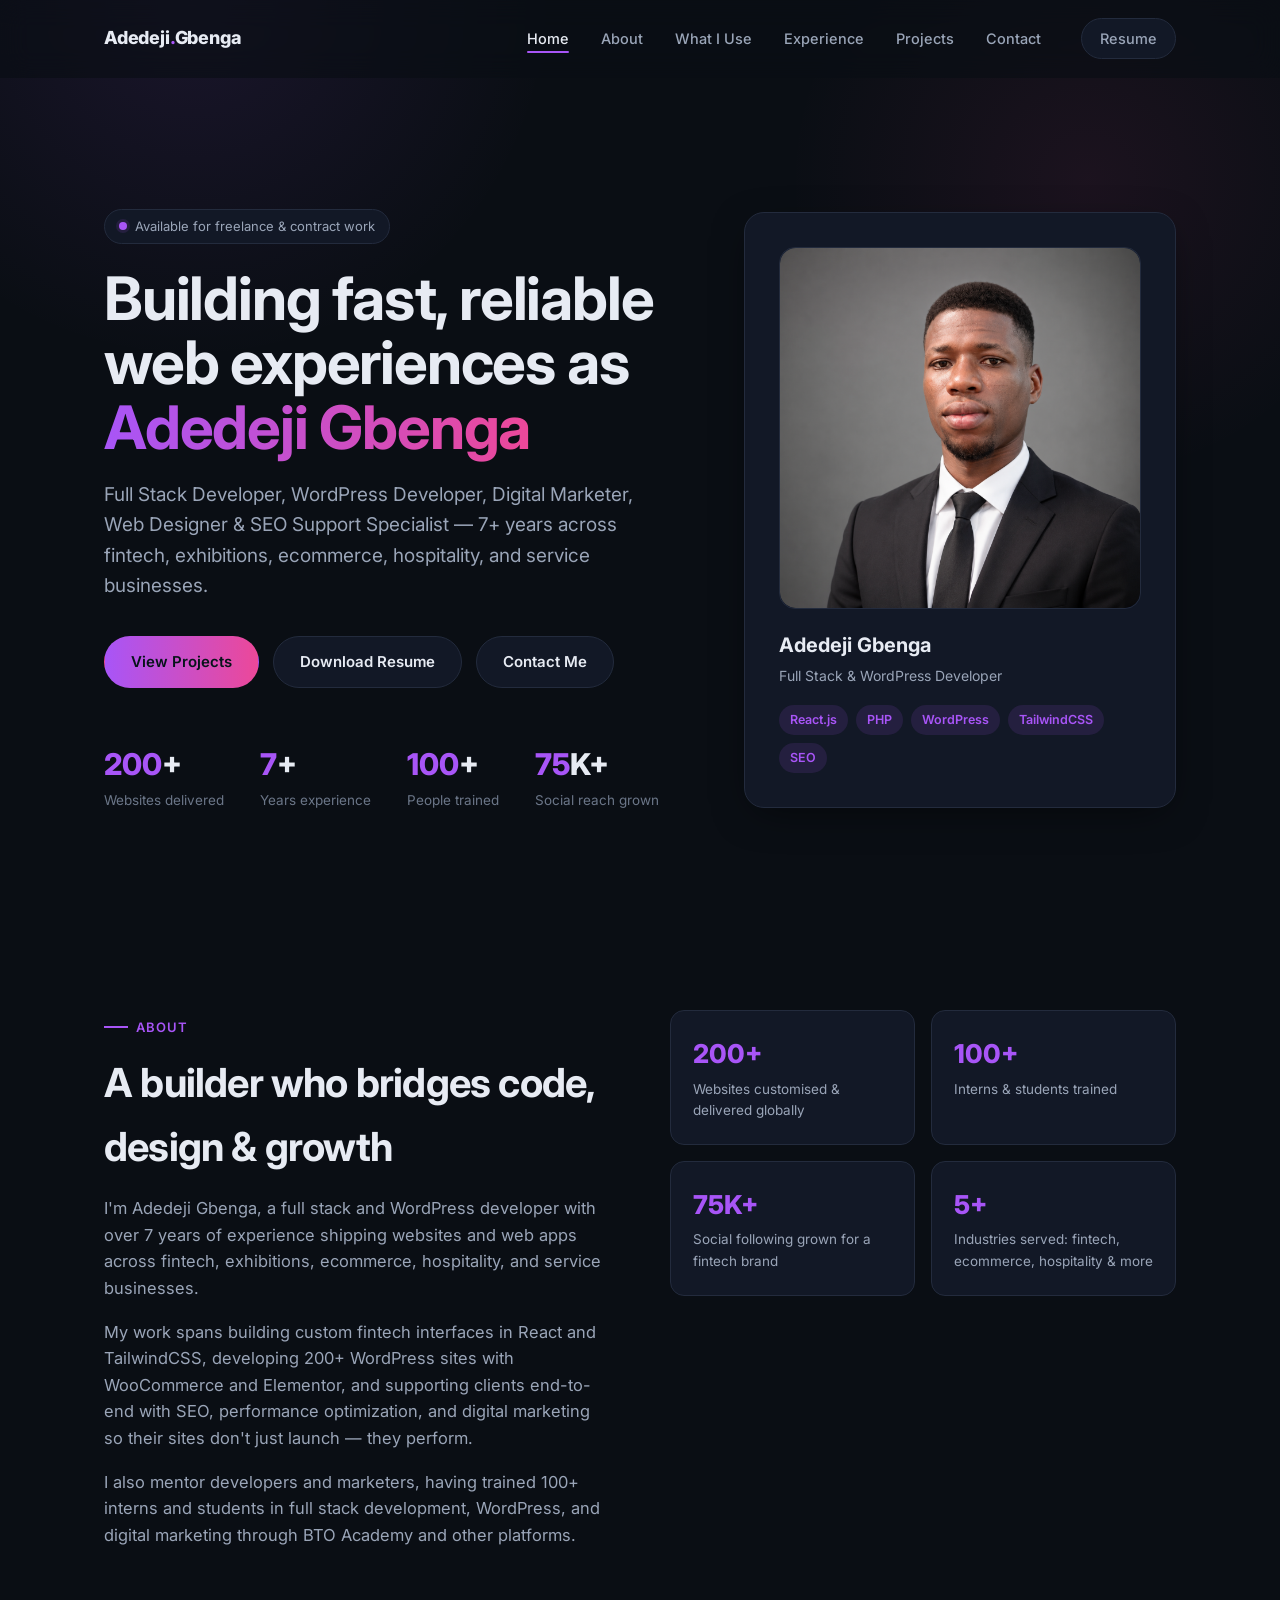
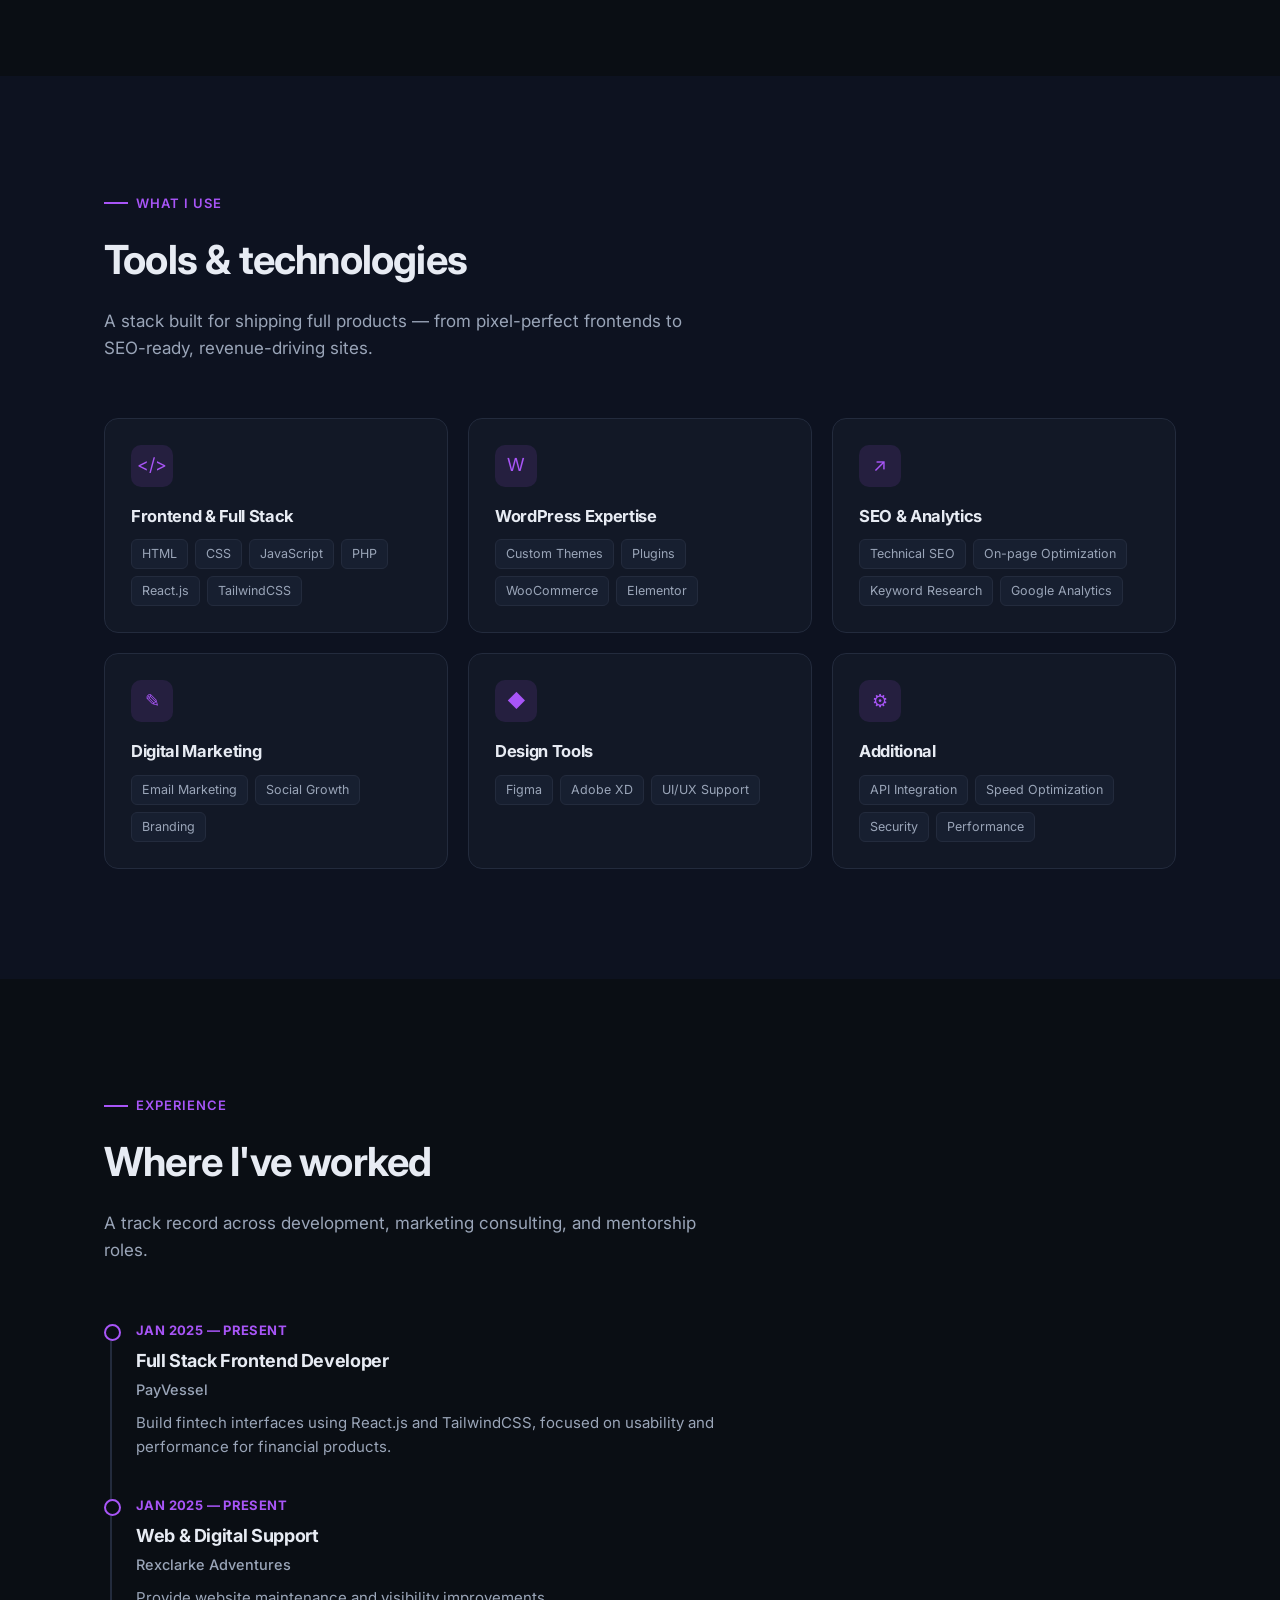
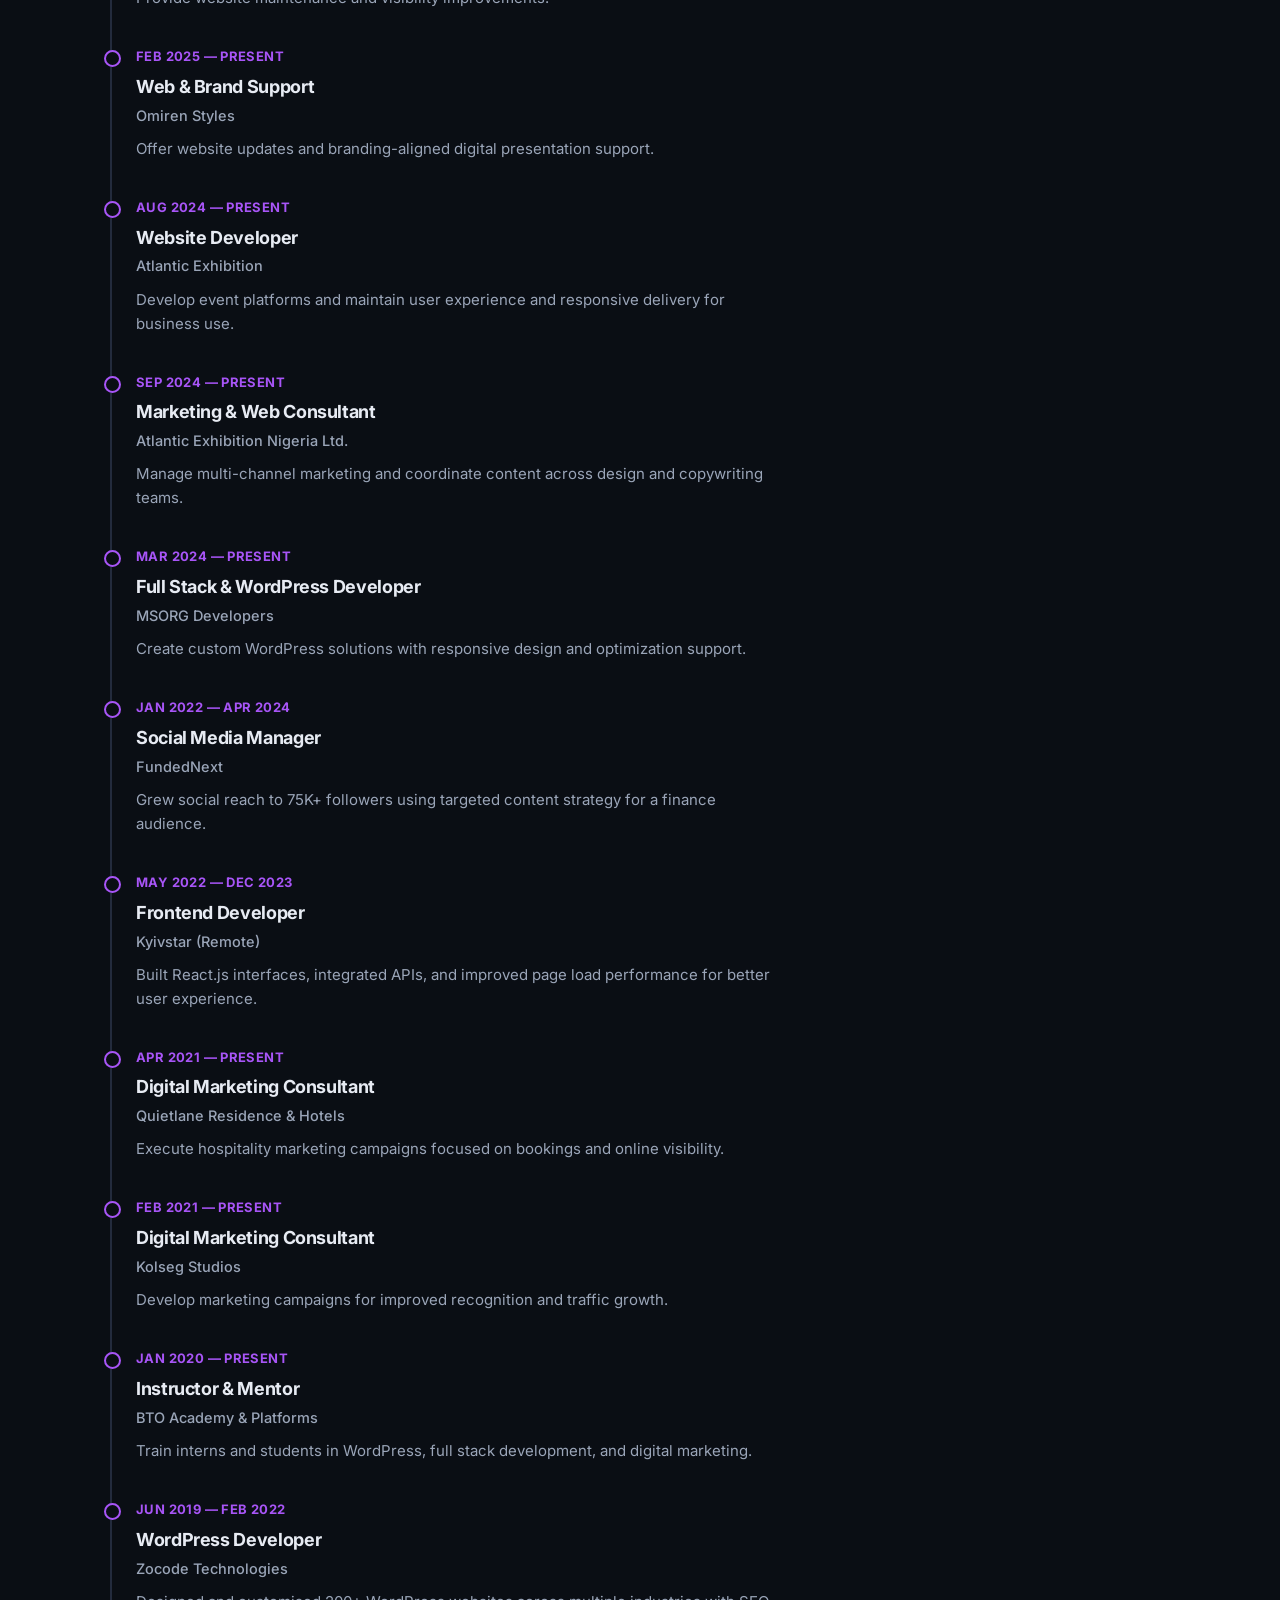
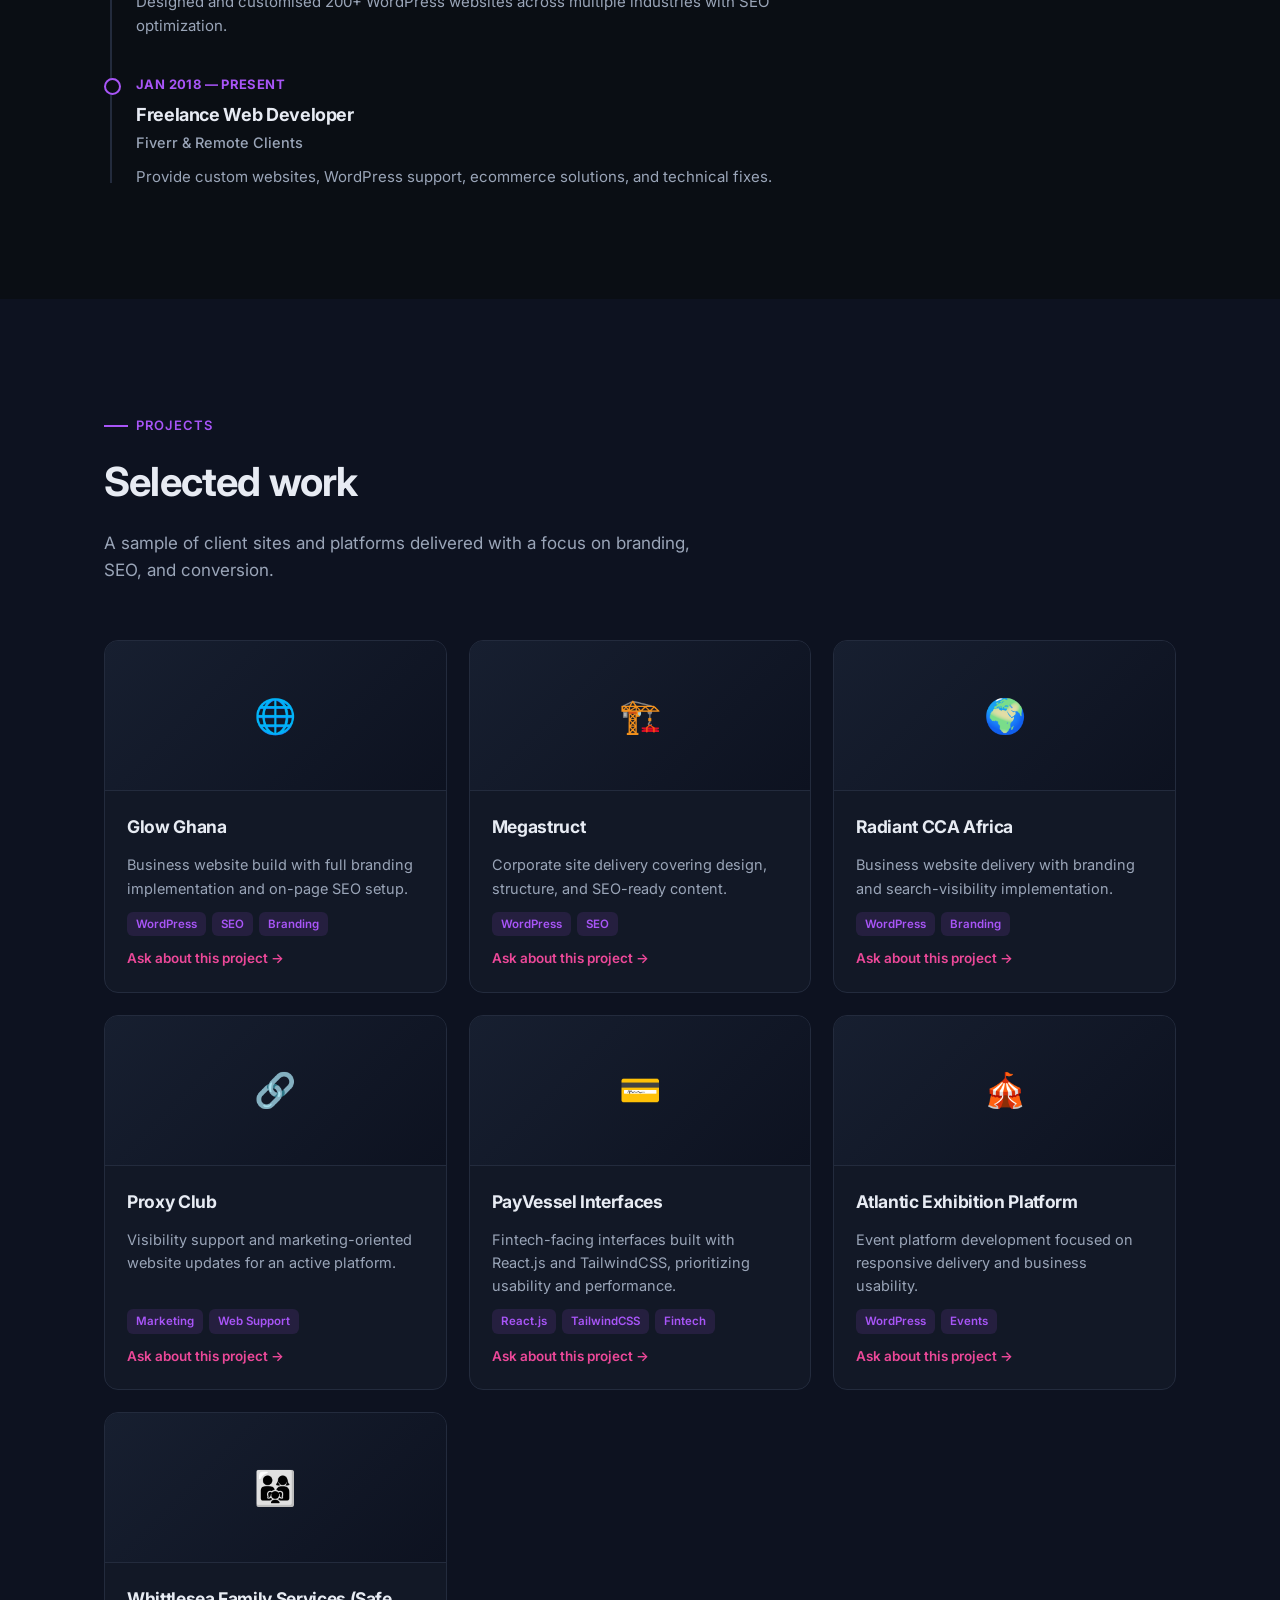
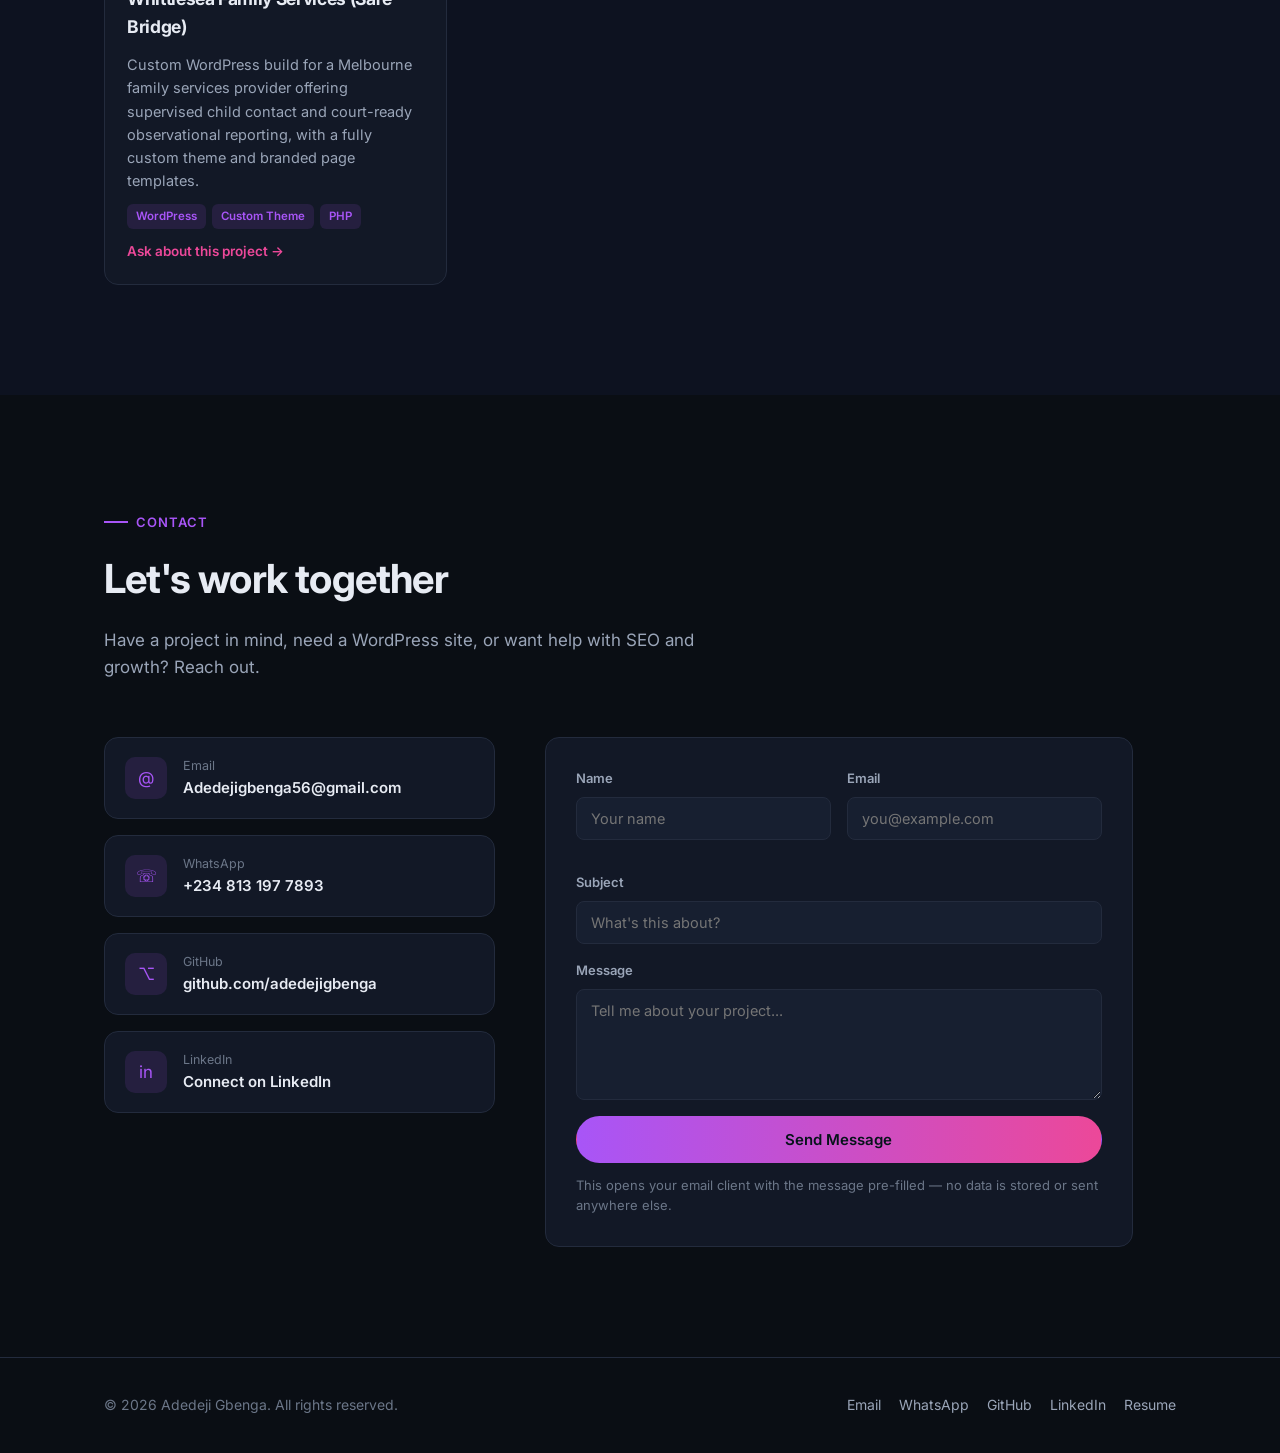
==== index.html @ a9908cc9 "Initial commit: Adedeji Gbenga portfolio Static site (index.html, resume.html) plus a matching custo" ====
<!DOCTYPE html>
<html lang="en">
<head>
<meta charset="UTF-8">
<meta name="viewport" content="width=device-width, initial-scale=1.0">
<title>Adedeji Gbenga — Full Stack &amp; WordPress Developer</title>
<meta name="description" content="Adedeji Gbenga — Full Stack Developer, WordPress Developer, Digital Marketer, Web Designer & SEO Support Specialist. 7+ years, 200+ websites delivered.">
<link rel="icon" href="data:image/svg+xml,<svg xmlns=%22http://www.w3.org/2000/svg%22 viewBox=%220 0 100 100%22><text y=%22.9em%22 font-size=%2290%22 fill=%22%232dd4bf%22>A</text></svg>">
<link rel="preconnect" href="https://fonts.googleapis.com">
<link href="https://fonts.googleapis.com/css2?family=Inter:wght@400;500;600;700;800&display=swap" rel="stylesheet">
<link rel="stylesheet" href="css/style.css">
</head>
<body>

<!-- ============ NAV ============ -->
<nav class="nav" id="nav">
  <div class="nav-inner">
    <a href="#home" class="logo">Adedeji<span>.</span>Gbenga</a>
    <ul class="nav-links" id="navLinks">
      <li><a href="#home" class="active">Home</a></li>
      <li><a href="#about">About</a></li>
      <li><a href="#skills">What I Use</a></li>
      <li><a href="#experience">Experience</a></li>
      <li><a href="#projects">Projects</a></li>
      <li><a href="#contact">Contact</a></li>
      <li><a href="resume.html" class="nav-cta btn btn-ghost" style="padding:8px 18px;">Resume</a></li>
    </ul>
    <button class="nav-toggle" id="navToggle" aria-label="Toggle menu">
      <svg viewBox="0 0 24 24" fill="none" stroke="currentColor" stroke-width="2"><line x1="3" y1="6" x2="21" y2="6"/><line x1="3" y1="12" x2="21" y2="12"/><line x1="3" y1="18" x2="21" y2="18"/></svg>
    </button>
  </div>
</nav>

<!-- ============ HERO ============ -->
<header class="hero" id="home">
  <div class="container hero-grid">
    <div>
      <div class="hero-kicker"><span class="dot"></span> Available for freelance &amp; contract work</div>
      <h1 class="reveal">Building fast, reliable web experiences as <span class="gradient-text">Adedeji Gbenga</span></h1>
      <p class="hero-role reveal">Full Stack Developer, WordPress Developer, Digital Marketer, Web Designer &amp; SEO Support Specialist — 7+ years across fintech, exhibitions, ecommerce, hospitality, and service businesses.</p>
      <div class="hero-actions reveal">
        <a href="#projects" class="btn btn-primary">View Projects</a>
        <a href="Adedeji-Gbenga-Resume.pdf" download class="btn btn-ghost">Download Resume</a>
        <a href="#contact" class="btn btn-ghost">Contact Me</a>
      </div>
      <div class="hero-stats reveal">
        <div class="stat"><div class="num"><span>200</span>+</div><div class="label">Websites delivered</div></div>
        <div class="stat"><div class="num"><span>7</span>+</div><div class="label">Years experience</div></div>
        <div class="stat"><div class="num"><span>100</span>+</div><div class="label">People trained</div></div>
        <div class="stat"><div class="num"><span>75</span>K+</div><div class="label">Social reach grown</div></div>
      </div>
    </div>
    <div class="hero-card reveal">
      <div class="hero-avatar"><img src="assets/profile.png" alt="Adedeji Gbenga"></div>
      <div class="hero-card-name">Adedeji Gbenga</div>
      <div class="hero-card-role">Full Stack &amp; WordPress Developer</div>
      <div class="hero-tags">
        <span class="tag">React.js</span>
        <span class="tag">PHP</span>
        <span class="tag">WordPress</span>
        <span class="tag">TailwindCSS</span>
        <span class="tag">SEO</span>
      </div>
    </div>
  </div>
</header>

<!-- ============ ABOUT ============ -->
<section id="about">
  <div class="container about-grid">
    <div class="reveal">
      <div class="eyebrow">About</div>
      <h2 class="section-title">A builder who bridges code, design &amp; growth</h2>
      <div class="about-text">
        <p>I'm Adedeji Gbenga, a full stack and WordPress developer with over 7 years of experience shipping websites and web apps across fintech, exhibitions, ecommerce, hospitality, and service businesses.</p>
        <p>My work spans building custom fintech interfaces in React and TailwindCSS, developing 200+ WordPress sites with WooCommerce and Elementor, and supporting clients end-to-end with SEO, performance optimization, and digital marketing so their sites don't just launch — they perform.</p>
        <p>I also mentor developers and marketers, having trained 100+ interns and students in full stack development, WordPress, and digital marketing through BTO Academy and other platforms.</p>
      </div>
    </div>
    <div class="about-facts reveal">
      <div class="fact-card"><div class="n">200+</div><div class="l">Websites customised &amp; delivered globally</div></div>
      <div class="fact-card"><div class="n">100+</div><div class="l">Interns &amp; students trained</div></div>
      <div class="fact-card"><div class="n">75K+</div><div class="l">Social following grown for a fintech brand</div></div>
      <div class="fact-card"><div class="n">5+</div><div class="l">Industries served: fintech, ecommerce, hospitality &amp; more</div></div>
    </div>
  </div>
</section>

<!-- ============ SKILLS ============ -->
<section id="skills" style="background:var(--bg-alt);">
  <div class="container">
    <div class="eyebrow reveal">What I Use</div>
    <h2 class="section-title reveal">Tools &amp; technologies</h2>
    <p class="section-sub reveal">A stack built for shipping full products — from pixel-perfect frontends to SEO-ready, revenue-driving sites.</p>
    <div class="skills-grid">
      <div class="skill-card reveal">
        <div class="icon">&lt;/&gt;</div>
        <h3>Frontend &amp; Full Stack</h3>
        <div class="skill-tags"><span>HTML</span><span>CSS</span><span>JavaScript</span><span>PHP</span><span>React.js</span><span>TailwindCSS</span></div>
      </div>
      <div class="skill-card reveal">
        <div class="icon">W</div>
        <h3>WordPress Expertise</h3>
        <div class="skill-tags"><span>Custom Themes</span><span>Plugins</span><span>WooCommerce</span><span>Elementor</span></div>
      </div>
      <div class="skill-card reveal">
        <div class="icon">↗</div>
        <h3>SEO &amp; Analytics</h3>
        <div class="skill-tags"><span>Technical SEO</span><span>On-page Optimization</span><span>Keyword Research</span><span>Google Analytics</span></div>
      </div>
      <div class="skill-card reveal">
        <div class="icon">✎</div>
        <h3>Digital Marketing</h3>
        <div class="skill-tags"><span>Email Marketing</span><span>Social Growth</span><span>Branding</span></div>
      </div>
      <div class="skill-card reveal">
        <div class="icon">◆</div>
        <h3>Design Tools</h3>
        <div class="skill-tags"><span>Figma</span><span>Adobe XD</span><span>UI/UX Support</span></div>
      </div>
      <div class="skill-card reveal">
        <div class="icon">⚙</div>
        <h3>Additional</h3>
        <div class="skill-tags"><span>API Integration</span><span>Speed Optimization</span><span>Security</span><span>Performance</span></div>
      </div>
    </div>
  </div>
</section>

<!-- ============ EXPERIENCE ============ -->
<section id="experience">
  <div class="container">
    <div class="eyebrow reveal">Experience</div>
    <h2 class="section-title reveal">Where I've worked</h2>
    <p class="section-sub reveal">A track record across development, marketing consulting, and mentorship roles.</p>
    <div class="timeline">
      <div class="timeline-item reveal">
        <div class="timeline-date">Jan 2025 — Present</div>
        <h3>Full Stack Frontend Developer</h3>
        <div class="timeline-org">PayVessel</div>
        <p>Build fintech interfaces using React.js and TailwindCSS, focused on usability and performance for financial products.</p>
      </div>
      <div class="timeline-item reveal">
        <div class="timeline-date">Jan 2025 — Present</div>
        <h3>Web &amp; Digital Support</h3>
        <div class="timeline-org">Rexclarke Adventures</div>
        <p>Provide website maintenance and visibility improvements.</p>
      </div>
      <div class="timeline-item reveal">
        <div class="timeline-date">Feb 2025 — Present</div>
        <h3>Web &amp; Brand Support</h3>
        <div class="timeline-org">Omiren Styles</div>
        <p>Offer website updates and branding-aligned digital presentation support.</p>
      </div>
      <div class="timeline-item reveal">
        <div class="timeline-date">Aug 2024 — Present</div>
        <h3>Website Developer</h3>
        <div class="timeline-org">Atlantic Exhibition</div>
        <p>Develop event platforms and maintain user experience and responsive delivery for business use.</p>
      </div>
      <div class="timeline-item reveal">
        <div class="timeline-date">Sep 2024 — Present</div>
        <h3>Marketing &amp; Web Consultant</h3>
        <div class="timeline-org">Atlantic Exhibition Nigeria Ltd.</div>
        <p>Manage multi-channel marketing and coordinate content across design and copywriting teams.</p>
      </div>
      <div class="timeline-item reveal">
        <div class="timeline-date">Mar 2024 — Present</div>
        <h3>Full Stack &amp; WordPress Developer</h3>
        <div class="timeline-org">MSORG Developers</div>
        <p>Create custom WordPress solutions with responsive design and optimization support.</p>
      </div>
      <div class="timeline-item reveal">
        <div class="timeline-date">Jan 2022 — Apr 2024</div>
        <h3>Social Media Manager</h3>
        <div class="timeline-org">FundedNext</div>
        <p>Grew social reach to 75K+ followers using targeted content strategy for a finance audience.</p>
      </div>
      <div class="timeline-item reveal">
        <div class="timeline-date">May 2022 — Dec 2023</div>
        <h3>Frontend Developer</h3>
        <div class="timeline-org">Kyivstar (Remote)</div>
        <p>Built React.js interfaces, integrated APIs, and improved page load performance for better user experience.</p>
      </div>
      <div class="timeline-item reveal">
        <div class="timeline-date">Apr 2021 — Present</div>
        <h3>Digital Marketing Consultant</h3>
        <div class="timeline-org">Quietlane Residence &amp; Hotels</div>
        <p>Execute hospitality marketing campaigns focused on bookings and online visibility.</p>
      </div>
      <div class="timeline-item reveal">
        <div class="timeline-date">Feb 2021 — Present</div>
        <h3>Digital Marketing Consultant</h3>
        <div class="timeline-org">Kolseg Studios</div>
        <p>Develop marketing campaigns for improved recognition and traffic growth.</p>
      </div>
      <div class="timeline-item reveal">
        <div class="timeline-date">Jan 2020 — Present</div>
        <h3>Instructor &amp; Mentor</h3>
        <div class="timeline-org">BTO Academy &amp; Platforms</div>
        <p>Train interns and students in WordPress, full stack development, and digital marketing.</p>
      </div>
      <div class="timeline-item reveal">
        <div class="timeline-date">Jun 2019 — Feb 2022</div>
        <h3>WordPress Developer</h3>
        <div class="timeline-org">Zocode Technologies</div>
        <p>Designed and customised 200+ WordPress websites across multiple industries with SEO optimization.</p>
      </div>
      <div class="timeline-item reveal">
        <div class="timeline-date">Jan 2018 — Present</div>
        <h3>Freelance Web Developer</h3>
        <div class="timeline-org">Fiverr &amp; Remote Clients</div>
        <p>Provide custom websites, WordPress support, ecommerce solutions, and technical fixes.</p>
      </div>
    </div>
  </div>
</section>

<!-- ============ PROJECTS ============ -->
<section id="projects" style="background:var(--bg-alt);">
  <div class="container">
    <div class="eyebrow reveal">Projects</div>
    <h2 class="section-title reveal">Selected work</h2>
    <p class="section-sub reveal">A sample of client sites and platforms delivered with a focus on branding, SEO, and conversion.</p>
    <div class="projects-grid">
      <div class="project-card reveal">
        <div class="project-thumb">🌐</div>
        <div class="project-body">
          <h3>Glow Ghana</h3>
          <p>Business website build with full branding implementation and on-page SEO setup.</p>
          <div class="project-tags"><span>WordPress</span><span>SEO</span><span>Branding</span></div>
          <a href="#contact" class="project-link">Ask about this project →</a>
        </div>
      </div>
      <div class="project-card reveal">
        <div class="project-thumb">🏗️</div>
        <div class="project-body">
          <h3>Megastruct</h3>
          <p>Corporate site delivery covering design, structure, and SEO-ready content.</p>
          <div class="project-tags"><span>WordPress</span><span>SEO</span></div>
          <a href="#contact" class="project-link">Ask about this project →</a>
        </div>
      </div>
      <div class="project-card reveal">
        <div class="project-thumb">🌍</div>
        <div class="project-body">
          <h3>Radiant CCA Africa</h3>
          <p>Business website delivery with branding and search-visibility implementation.</p>
          <div class="project-tags"><span>WordPress</span><span>Branding</span></div>
          <a href="#contact" class="project-link">Ask about this project →</a>
        </div>
      </div>
      <div class="project-card reveal">
        <div class="project-thumb">🔗</div>
        <div class="project-body">
          <h3>Proxy Club</h3>
          <p>Visibility support and marketing-oriented website updates for an active platform.</p>
          <div class="project-tags"><span>Marketing</span><span>Web Support</span></div>
          <a href="#contact" class="project-link">Ask about this project →</a>
        </div>
      </div>
      <div class="project-card reveal">
        <div class="project-thumb">💳</div>
        <div class="project-body">
          <h3>PayVessel Interfaces</h3>
          <p>Fintech-facing interfaces built with React.js and TailwindCSS, prioritizing usability and performance.</p>
          <div class="project-tags"><span>React.js</span><span>TailwindCSS</span><span>Fintech</span></div>
          <a href="#contact" class="project-link">Ask about this project →</a>
        </div>
      </div>
      <div class="project-card reveal">
        <div class="project-thumb">🎪</div>
        <div class="project-body">
          <h3>Atlantic Exhibition Platform</h3>
          <p>Event platform development focused on responsive delivery and business usability.</p>
          <div class="project-tags"><span>WordPress</span><span>Events</span></div>
          <a href="#contact" class="project-link">Ask about this project →</a>
        </div>
      </div>
      <div class="project-card reveal">
        <div class="project-thumb">👨‍👩‍👧</div>
        <div class="project-body">
          <h3>Whittlesea Family Services (Safe Bridge)</h3>
          <p>Custom WordPress build for a Melbourne family services provider offering supervised child contact and court-ready observational reporting, with a fully custom theme and branded page templates.</p>
          <div class="project-tags"><span>WordPress</span><span>Custom Theme</span><span>PHP</span></div>
          <a href="#contact" class="project-link">Ask about this project →</a>
        </div>
      </div>
    </div>
  </div>
</section>

<!-- ============ CONTACT ============ -->
<section id="contact">
  <div class="container">
    <div class="eyebrow reveal">Contact</div>
    <h2 class="section-title reveal">Let's work together</h2>
    <p class="section-sub reveal">Have a project in mind, need a WordPress site, or want help with SEO and growth? Reach out.</p>
    <div class="contact-grid">
      <div class="contact-list reveal">
        <div class="contact-item">
          <div class="icon">@</div>
          <div><div class="label">Email</div><div class="value">Adedejigbenga56@gmail.com</div></div>
        </div>
        <div class="contact-item">
          <div class="icon">☏</div>
          <div><div class="label">WhatsApp</div><div class="value">+234 813 197 7893</div></div>
        </div>
        <div class="contact-item">
          <div class="icon">⌥</div>
          <div><div class="label">GitHub</div><div class="value">github.com/adedejigbenga</div></div>
        </div>
        <a class="contact-item" href="https://www.linkedin.com/in/adedeji-gbenga-8330653a4" target="_blank" rel="noopener">
          <div class="icon">in</div>
          <div><div class="label">LinkedIn</div><div class="value">Connect on LinkedIn</div></div>
        </a>
      </div>
      <form class="form-card reveal" id="contactForm">
        <div class="form-row">
          <div class="field"><label for="name">Name</label><input type="text" id="name" name="name" required placeholder="Your name"></div>
          <div class="field"><label for="email">Email</label><input type="email" id="email" name="email" required placeholder="you@example.com"></div>
        </div>
        <div class="field"><label for="subject">Subject</label><input type="text" id="subject" name="subject" placeholder="What's this about?"></div>
        <div class="field"><label for="message">Message</label><textarea id="message" name="message" rows="5" required placeholder="Tell me about your project..."></textarea></div>
        <button type="submit" class="btn btn-primary" style="width:100%; justify-content:center;">Send Message</button>
        <p class="form-note">This opens your email client with the message pre-filled — no data is stored or sent anywhere else.</p>
      </form>
    </div>
  </div>
</section>

<!-- ============ FOOTER ============ -->
<footer>
  <div class="container footer-inner">
    <div>© <span id="year"></span> Adedeji Gbenga. All rights reserved.</div>
    <div class="footer-socials">
      <a href="mailto:Adedejigbenga56@gmail.com">Email</a>
      <a href="https://wa.me/2348131977893" target="_blank" rel="noopener">WhatsApp</a>
      <a href="https://github.com/adedejigbenga" target="_blank" rel="noopener">GitHub</a>
      <a href="https://www.linkedin.com/in/adedeji-gbenga-8330653a4" target="_blank" rel="noopener">LinkedIn</a>
      <a href="resume.html">Resume</a>
    </div>
  </div>
</footer>

<button class="to-top" id="toTop" aria-label="Back to top">↑</button>

<script src="js/script.js"></script>
</body>
</html>
---- css/style.css ----
/* ===================================================================
   Adedeji Gbenga — Portfolio
   Design: dark modern, single accent, system-first type scale
   =================================================================== */

:root {
  --bg: #0a0e14;
  --bg-alt: #0d1220;
  --surface: #121826;
  --surface-2: #171f30;
  --border: #232b3d;
  --text: #e7ebf3;
  --text-dim: #9aa5b8;
  --text-faint: #6b7688;
  --accent: #a855f7;
  --accent-2: #ec4899;
  --accent-soft: rgba(168, 85, 247, 0.12);
  --danger: #f87171;
  --radius: 14px;
  --radius-sm: 8px;
  --shadow: 0 10px 40px -12px rgba(0, 0, 0, 0.6);
  --maxw: 1120px;
  --font: "Inter", -apple-system, BlinkMacSystemFont, "Segoe UI", Roboto, sans-serif;
}

@media (prefers-color-scheme: light) {
  :root[data-theme="auto"] {
    --bg: #f7f8fb;
    --bg-alt: #eef1f6;
    --surface: #ffffff;
    --surface-2: #f1f3f8;
    --border: #e2e6ee;
    --text: #14181f;
    --text-dim: #4b5567;
    --text-faint: #7a8496;
    --shadow: 0 10px 40px -12px rgba(20, 24, 31, 0.15);
  }
}

* { box-sizing: border-box; margin: 0; padding: 0; }

html { scroll-behavior: smooth; }

body {
  background: var(--bg);
  color: var(--text);
  font-family: var(--font);
  line-height: 1.6;
  font-size: 16px;
  overflow-x: hidden;
}

body::before {
  content: "";
  position: fixed;
  inset: 0;
  z-index: -2;
  background:
    radial-gradient(600px circle at 15% 0%, rgba(168, 85, 247, 0.10), transparent 60%),
    radial-gradient(500px circle at 85% 20%, rgba(236, 72, 153, 0.08), transparent 60%),
    var(--bg);
}

img { max-width: 100%; display: block; }
a { color: inherit; text-decoration: none; }
ul { list-style: none; }
button { font-family: inherit; cursor: pointer; }

.container {
  max-width: var(--maxw);
  margin: 0 auto;
  padding: 0 24px;
}

section { padding: 110px 0; }

.eyebrow {
  display: inline-flex;
  align-items: center;
  gap: 8px;
  font-size: 13px;
  font-weight: 600;
  letter-spacing: 0.08em;
  text-transform: uppercase;
  color: var(--accent);
  margin-bottom: 14px;
}
.eyebrow::before {
  content: "";
  width: 24px;
  height: 2px;
  background: var(--accent);
  display: inline-block;
}

h1, h2, h3, h4 { font-weight: 700; letter-spacing: -0.02em; }

.section-title {
  font-size: clamp(28px, 4vw, 40px);
  margin-bottom: 16px;
}

.section-sub {
  color: var(--text-dim);
  max-width: 620px;
  margin-bottom: 56px;
  font-size: 17px;
}

.gradient-text {
  background: linear-gradient(90deg, var(--accent), var(--accent-2));
  -webkit-background-clip: text;
  background-clip: text;
  color: transparent;
}

/* ---------- buttons ---------- */
.btn {
  display: inline-flex;
  align-items: center;
  gap: 8px;
  padding: 13px 26px;
  border-radius: 999px;
  font-weight: 600;
  font-size: 15px;
  border: 1px solid transparent;
  transition: transform 0.2s ease, box-shadow 0.2s ease, background 0.2s ease, border-color 0.2s ease;
}
.btn-primary {
  background: linear-gradient(90deg, var(--accent), var(--accent-2));
  color: #06131a;
}
.btn-primary:hover { transform: translateY(-2px); box-shadow: 0 12px 24px -8px rgba(168, 85, 247, 0.45); }
.btn-ghost {
  border-color: var(--border);
  color: var(--text);
  background: var(--surface);
}
.btn-ghost:hover { border-color: var(--accent); color: var(--accent); transform: translateY(-2px); }

/* ---------- nav ---------- */
.nav {
  position: fixed;
  top: 0; left: 0; right: 0;
  z-index: 100;
  backdrop-filter: blur(14px);
  background: rgba(10, 14, 20, 0.65);
  border-bottom: 1px solid transparent;
  transition: border-color 0.3s ease, background 0.3s ease;
}
.nav.scrolled { border-color: var(--border); }
.nav-inner {
  max-width: var(--maxw);
  margin: 0 auto;
  padding: 18px 24px;
  display: flex;
  align-items: center;
  justify-content: space-between;
}
.logo {
  font-weight: 800;
  font-size: 18px;
  letter-spacing: -0.01em;
}
.logo span { color: var(--accent); }
.nav-links {
  display: flex;
  gap: 32px;
  align-items: center;
}
.nav-links a {
  font-size: 14.5px;
  font-weight: 500;
  color: var(--text-dim);
  transition: color 0.2s ease;
  position: relative;
}
.nav-links a:hover, .nav-links a.active { color: var(--text); }
.nav-links a.active::after {
  content: "";
  position: absolute;
  left: 0; right: 0; bottom: -6px;
  height: 2px;
  background: var(--accent);
  border-radius: 2px;
}
.nav-cta { margin-left: 8px; }
.nav-toggle {
  display: none;
  background: none;
  border: 1px solid var(--border);
  border-radius: var(--radius-sm);
  width: 40px; height: 40px;
  color: var(--text);
  align-items: center;
  justify-content: center;
}
.nav-toggle svg { width: 20px; height: 20px; }

@media (max-width: 860px) {
  .nav-links { position: fixed; top: 68px; left: 0; right: 0; flex-direction: column; background: var(--bg-alt); border-bottom: 1px solid var(--border); padding: 20px 24px 28px; gap: 18px; transform: translateY(-140%); opacity: 0; transition: transform 0.3s ease, opacity 0.3s ease; }
  .nav-links.open { transform: translateY(0); opacity: 1; }
  .nav-toggle { display: inline-flex; }
}

/* ---------- hero ---------- */
.hero {
  min-height: 100vh;
  display: flex;
  align-items: center;
  padding-top: 120px;
  position: relative;
}
.hero-grid {
  display: grid;
  grid-template-columns: 1.15fr 0.85fr;
  gap: 56px;
  align-items: center;
}
.hero-kicker {
  display: inline-flex;
  align-items: center;
  gap: 8px;
  padding: 6px 14px;
  border-radius: 999px;
  background: var(--surface);
  border: 1px solid var(--border);
  font-size: 13px;
  color: var(--text-dim);
  margin-bottom: 22px;
}
.hero-kicker .dot {
  width: 8px; height: 8px; border-radius: 50%;
  background: var(--accent);
  box-shadow: 0 0 0 3px var(--accent-soft);
}
.hero h1 {
  font-size: clamp(36px, 5.2vw, 60px);
  line-height: 1.08;
  margin-bottom: 20px;
}
.hero-role {
  font-size: clamp(16px, 2vw, 19px);
  color: var(--text-dim);
  max-width: 560px;
  margin-bottom: 34px;
}
.hero-actions { display: flex; gap: 14px; flex-wrap: wrap; margin-bottom: 52px; }

.hero-stats { display: flex; gap: 36px; flex-wrap: wrap; }
.stat .num {
  font-size: 30px;
  font-weight: 800;
  color: var(--text);
}
.stat .num span { color: var(--accent); }
.stat .label { font-size: 13.5px; color: var(--text-faint); margin-top: 2px; }

.hero-card {
  background: var(--surface);
  border: 1px solid var(--border);
  border-radius: 20px;
  padding: 34px;
  box-shadow: var(--shadow);
  position: relative;
}
.hero-avatar {
  width: 100%;
  aspect-ratio: 1;
  border-radius: 16px;
  background: linear-gradient(160deg, var(--surface-2), var(--bg-alt));
  display: flex;
  align-items: center;
  justify-content: center;
  font-size: 72px;
  font-weight: 800;
  color: var(--accent);
  border: 1px solid var(--border);
  margin-bottom: 20px;
  overflow: hidden;
}
.hero-avatar img { width: 100%; height: 100%; object-fit: cover; border-radius: 16px; }
.hero-card-name { font-size: 20px; font-weight: 700; margin-bottom: 4px; }
.hero-card-role { font-size: 14px; color: var(--text-dim); margin-bottom: 18px; }
.hero-tags { display: flex; flex-wrap: wrap; gap: 8px; }
.tag {
  font-size: 12.5px;
  padding: 5px 11px;
  border-radius: 999px;
  background: var(--accent-soft);
  color: var(--accent);
  font-weight: 600;
}

@media (max-width: 900px) {
  .hero-grid { grid-template-columns: 1fr; }
  .hero-card { max-width: 380px; }
}

/* ---------- about ---------- */
.about-grid {
  display: grid;
  grid-template-columns: 1fr 1fr;
  gap: 60px;
  align-items: start;
}
.about-text p { color: var(--text-dim); margin-bottom: 18px; font-size: 16.5px; }
.about-facts { display: grid; grid-template-columns: 1fr 1fr; gap: 16px; }
.fact-card {
  background: var(--surface);
  border: 1px solid var(--border);
  border-radius: var(--radius);
  padding: 22px;
}
.fact-card .n { font-size: 26px; font-weight: 800; color: var(--accent); }
.fact-card .l { font-size: 13.5px; color: var(--text-dim); margin-top: 4px; }

@media (max-width: 800px) { .about-grid { grid-template-columns: 1fr; } }

/* ---------- skills ---------- */
.skills-grid {
  display: grid;
  grid-template-columns: repeat(3, 1fr);
  gap: 20px;
}
.skill-card {
  background: var(--surface);
  border: 1px solid var(--border);
  border-radius: var(--radius);
  padding: 26px;
  transition: transform 0.25s ease, border-color 0.25s ease;
}
.skill-card:hover { transform: translateY(-4px); border-color: var(--accent); }
.skill-card .icon {
  width: 42px; height: 42px;
  border-radius: 10px;
  background: var(--accent-soft);
  color: var(--accent);
  display: flex; align-items: center; justify-content: center;
  margin-bottom: 16px;
  font-size: 18px;
}
.skill-card h3 { font-size: 16.5px; margin-bottom: 10px; }
.skill-tags { display: flex; flex-wrap: wrap; gap: 7px; }
.skill-tags span {
  font-size: 12.5px;
  color: var(--text-dim);
  background: var(--surface-2);
  border: 1px solid var(--border);
  padding: 4px 10px;
  border-radius: 6px;
}

@media (max-width: 900px) { .skills-grid { grid-template-columns: repeat(2, 1fr); } }
@media (max-width: 600px) { .skills-grid { grid-template-columns: 1fr; } }

/* ---------- experience timeline ---------- */
.timeline { position: relative; padding-left: 32px; }
.timeline::before {
  content: "";
  position: absolute;
  left: 6px; top: 6px; bottom: 6px;
  width: 2px;
  background: var(--border);
}
.timeline-item { position: relative; padding-bottom: 36px; }
.timeline-item:last-child { padding-bottom: 0; }
.timeline-item::before {
  content: "";
  position: absolute;
  left: -32px; top: 4px;
  width: 13px; height: 13px;
  border-radius: 50%;
  background: var(--bg);
  border: 2px solid var(--accent);
}
.timeline-date {
  font-size: 13px;
  color: var(--accent);
  font-weight: 700;
  letter-spacing: 0.03em;
  margin-bottom: 6px;
  text-transform: uppercase;
}
.timeline-item h3 { font-size: 18px; margin-bottom: 2px; }
.timeline-org { font-size: 14.5px; color: var(--text-dim); margin-bottom: 10px; font-weight: 500; }
.timeline-item p { color: var(--text-dim); font-size: 15px; max-width: 640px; }

/* ---------- projects ---------- */
.projects-grid {
  display: grid;
  grid-template-columns: repeat(3, 1fr);
  gap: 22px;
}
.project-card {
  background: var(--surface);
  border: 1px solid var(--border);
  border-radius: var(--radius);
  overflow: hidden;
  display: flex;
  flex-direction: column;
  transition: transform 0.25s ease, border-color 0.25s ease;
}
.project-card:hover { transform: translateY(-6px); border-color: var(--accent); }
.project-thumb {
  height: 150px;
  background: linear-gradient(135deg, var(--surface-2), var(--bg-alt));
  display: flex; align-items: center; justify-content: center;
  font-size: 34px;
  color: var(--accent);
  border-bottom: 1px solid var(--border);
}
.project-body { padding: 22px; display: flex; flex-direction: column; gap: 12px; flex: 1; }
.project-body h3 { font-size: 17.5px; }
.project-body p { color: var(--text-dim); font-size: 14.5px; flex: 1; }
.project-tags { display: flex; flex-wrap: wrap; gap: 6px; }
.project-tags span {
  font-size: 11.5px;
  color: var(--accent);
  background: var(--accent-soft);
  padding: 3px 9px;
  border-radius: 6px;
  font-weight: 600;
}
.project-link { font-size: 13.5px; font-weight: 600; color: var(--accent-2); display: inline-flex; align-items: center; gap: 6px; }

@media (max-width: 900px) { .projects-grid { grid-template-columns: repeat(2, 1fr); } }
@media (max-width: 600px) { .projects-grid { grid-template-columns: 1fr; } }

/* ---------- contact ---------- */
.contact-grid {
  display: grid;
  grid-template-columns: 0.9fr 1.1fr;
  gap: 50px;
}
.contact-list { display: flex; flex-direction: column; gap: 16px; }
.contact-item {
  display: flex;
  gap: 16px;
  align-items: center;
  background: var(--surface);
  border: 1px solid var(--border);
  border-radius: var(--radius);
  padding: 18px 20px;
  transition: border-color 0.2s ease, transform 0.2s ease;
}
.contact-item:hover { border-color: var(--accent); transform: translateX(4px); }
.contact-item .icon {
  width: 42px; height: 42px;
  border-radius: 10px;
  background: var(--accent-soft);
  color: var(--accent);
  display: flex; align-items: center; justify-content: center;
  flex-shrink: 0;
  font-size: 17px;
}
.contact-item .label { font-size: 12.5px; color: var(--text-faint); }
.contact-item .value { font-size: 15px; font-weight: 600; }

.form-card {
  background: var(--surface);
  border: 1px solid var(--border);
  border-radius: var(--radius);
  padding: 30px;
}
.form-row { display: grid; grid-template-columns: 1fr 1fr; gap: 16px; margin-bottom: 16px; }
.field { display: flex; flex-direction: column; gap: 8px; margin-bottom: 16px; }
.field label { font-size: 13px; color: var(--text-dim); font-weight: 600; }
.field input, .field textarea {
  background: var(--surface-2);
  border: 1px solid var(--border);
  border-radius: var(--radius-sm);
  padding: 12px 14px;
  color: var(--text);
  font-family: inherit;
  font-size: 14.5px;
  resize: vertical;
  transition: border-color 0.2s ease;
}
.field input:focus, .field textarea:focus { outline: none; border-color: var(--accent); }
.form-note { font-size: 13px; color: var(--text-faint); margin-top: 12px; }

@media (max-width: 860px) {
  .contact-grid { grid-template-columns: 1fr; }
  .form-row { grid-template-columns: 1fr; }
}

/* ---------- footer ---------- */
footer {
  border-top: 1px solid var(--border);
  padding: 36px 0;
}
.footer-inner {
  display: flex;
  justify-content: space-between;
  align-items: center;
  flex-wrap: wrap;
  gap: 16px;
  font-size: 14px;
  color: var(--text-faint);
}
.footer-socials { display: flex; gap: 18px; }
.footer-socials a { color: var(--text-dim); transition: color 0.2s ease; }
.footer-socials a:hover { color: var(--accent); }

/* ---------- back to top ---------- */
.to-top {
  position: fixed;
  right: 24px; bottom: 24px;
  width: 46px; height: 46px;
  border-radius: 50%;
  background: var(--surface);
  border: 1px solid var(--border);
  color: var(--text);
  display: flex; align-items: center; justify-content: center;
  opacity: 0; visibility: hidden;
  transform: translateY(10px);
  transition: all 0.25s ease;
  z-index: 90;
}
.to-top.show { opacity: 1; visibility: visible; transform: translateY(0); }
.to-top:hover { border-color: var(--accent); color: var(--accent); }

/* ---------- reveal animation ---------- */
.reveal { opacity: 0; transform: translateY(24px); transition: opacity 0.6s ease, transform 0.6s ease; }
.reveal.in { opacity: 1; transform: translateY(0); }

/* ---------- resume page specific ---------- */
.resume-page {
  padding-top: 110px;
  --rp1: #7c3aed;
  --rp2: #db2777;
  --r-side-text: #f5f0ff;
  --r-side-text-dim: #cbb8ef;
  --r-main-bg: #ffffff;
  --r-text: #1c1533;
  --r-text-dim: #625c78;
  --r-border: #ece6fb;
  --r-chip-bg: #f4edff;
}
.resume-toolbar {
  max-width: 980px; margin: 0 auto 24px; padding: 0 24px;
  display: flex; justify-content: space-between; align-items: center;
}
.resume-doc {
  max-width: 980px;
  margin: 0 auto 80px;
  background: var(--r-main-bg);
  border-radius: 20px;
  overflow: hidden;
  display: grid;
  grid-template-columns: 300px 1fr;
  box-shadow: 0 30px 70px -20px rgba(0, 0, 0, 0.55);
  -webkit-print-color-adjust: exact; print-color-adjust: exact;
}

/* ----- sidebar ----- */
.resume-sidebar {
  background: linear-gradient(165deg, #1e1245 0%, #4c1d95 55%, #831843 100%);
  color: var(--r-side-text);
  padding: 44px 32px;
}
.resume-photo {
  width: 108px; height: 108px; border-radius: 50%;
  object-fit: cover;
  border: 3px solid rgba(255,255,255,0.35);
  box-shadow: 0 8px 24px rgba(0,0,0,0.35);
  margin-bottom: 18px;
}
.resume-sidebar h1 { font-size: 22px; color: #fff; margin-bottom: 4px; line-height: 1.2; }
.resume-sidebar .role { font-size: 13px; color: var(--r-side-text-dim); font-weight: 600; margin-bottom: 30px; }
.resume-side-section { margin-bottom: 28px; }
.resume-side-section:last-child { margin-bottom: 0; }
.resume-side-section h4 {
  font-size: 11.5px; text-transform: uppercase; letter-spacing: 0.1em;
  color: #f0abfc; margin-bottom: 14px; font-weight: 700;
}
.resume-contact-list { display: flex; flex-direction: column; gap: 11px; }
.resume-contact-list li { display: flex; gap: 10px; align-items: flex-start; font-size: 12.5px; color: var(--r-side-text); line-height: 1.5; word-break: break-word; }
.resume-contact-list .ico { flex-shrink: 0; width: 20px; text-align: center; color: #f0abfc; }
.resume-skill-pills { display: flex; flex-wrap: wrap; gap: 7px; }
.resume-skill-pills span { font-size: 11px; background: rgba(255,255,255,0.14); border: 1px solid rgba(255,255,255,0.2); color: #fff; padding: 5px 10px; border-radius: 999px; }
.resume-highlights { display: flex; flex-direction: column; gap: 14px; }
.resume-highlight .num { font-size: 22px; font-weight: 800; color: #fff; }
.resume-highlight .num span { color: #f0abfc; }
.resume-highlight .lbl { font-size: 11.5px; color: var(--r-side-text-dim); }

/* ----- main column ----- */
.resume-main { padding: 44px 40px; color: var(--r-text); }
.resume-section { margin-bottom: 30px; }
.resume-section:last-child { margin-bottom: 0; }
.resume-section h2 {
  font-size: 13px; text-transform: uppercase; letter-spacing: 0.09em;
  color: var(--rp1); margin-bottom: 18px; font-weight: 800;
  display: flex; align-items: center; gap: 10px;
}
.resume-section h2::after { content: ""; flex: 1; height: 2px; background: linear-gradient(90deg, var(--r-border), transparent); }
.resume-summary-text { font-size: 14.5px; color: var(--r-text-dim); line-height: 1.7; border-left: 3px solid var(--rp1); padding-left: 16px; }

.resume-entry { position: relative; padding-left: 22px; margin-bottom: 20px; border-left: 2px solid var(--r-border); }
.resume-entry:last-child { margin-bottom: 0; }
.resume-entry::before {
  content: ""; position: absolute; left: -6px; top: 4px;
  width: 10px; height: 10px; border-radius: 50%;
  background: var(--rp1); box-shadow: 0 0 0 3px var(--r-chip-bg);
}
.resume-entry:nth-child(even)::before { background: var(--rp2); }
.resume-entry-top { display: flex; justify-content: space-between; gap: 12px; flex-wrap: wrap; align-items: center; }
.resume-entry h3 { font-size: 15px; color: var(--r-text); }
.resume-entry .org { color: var(--rp1); font-size: 13px; font-weight: 700; margin-top: 1px; }
.resume-entry .date { font-size: 11px; color: var(--rp1); background: var(--r-chip-bg); padding: 3px 10px; border-radius: 999px; white-space: nowrap; font-weight: 700; }
.resume-entry p { font-size: 13.5px; color: var(--r-text-dim); margin-top: 6px; line-height: 1.6; }

.resume-skills { display: flex; flex-wrap: wrap; gap: 8px; }
.resume-skills span { font-size: 12px; background: var(--r-chip-bg); color: var(--rp1); font-weight: 600; padding: 5px 12px; border-radius: 6px; }

.resume-achievements-box {
  background: linear-gradient(120deg, var(--r-chip-bg), #fdf2ff);
  border: 1px solid var(--r-border);
  border-radius: 12px;
  padding: 18px 20px;
  font-size: 13.5px;
  color: var(--r-text);
  line-height: 1.7;
}

@media print {
  body::before { display: none; }
  .nav, .to-top, .resume-toolbar { display: none !important; }
  body { background: #fff; }
  .resume-page { padding-top: 0; }
  .resume-doc { box-shadow: none; border-radius: 0; margin: 0; max-width: 100%; }
}

@media (max-width: 760px) {
  section { padding: 76px 0; }
  .resume-doc { grid-template-columns: 1fr; }
  .resume-sidebar { padding: 32px 28px; }
  .resume-main { padding: 32px 28px; }
}
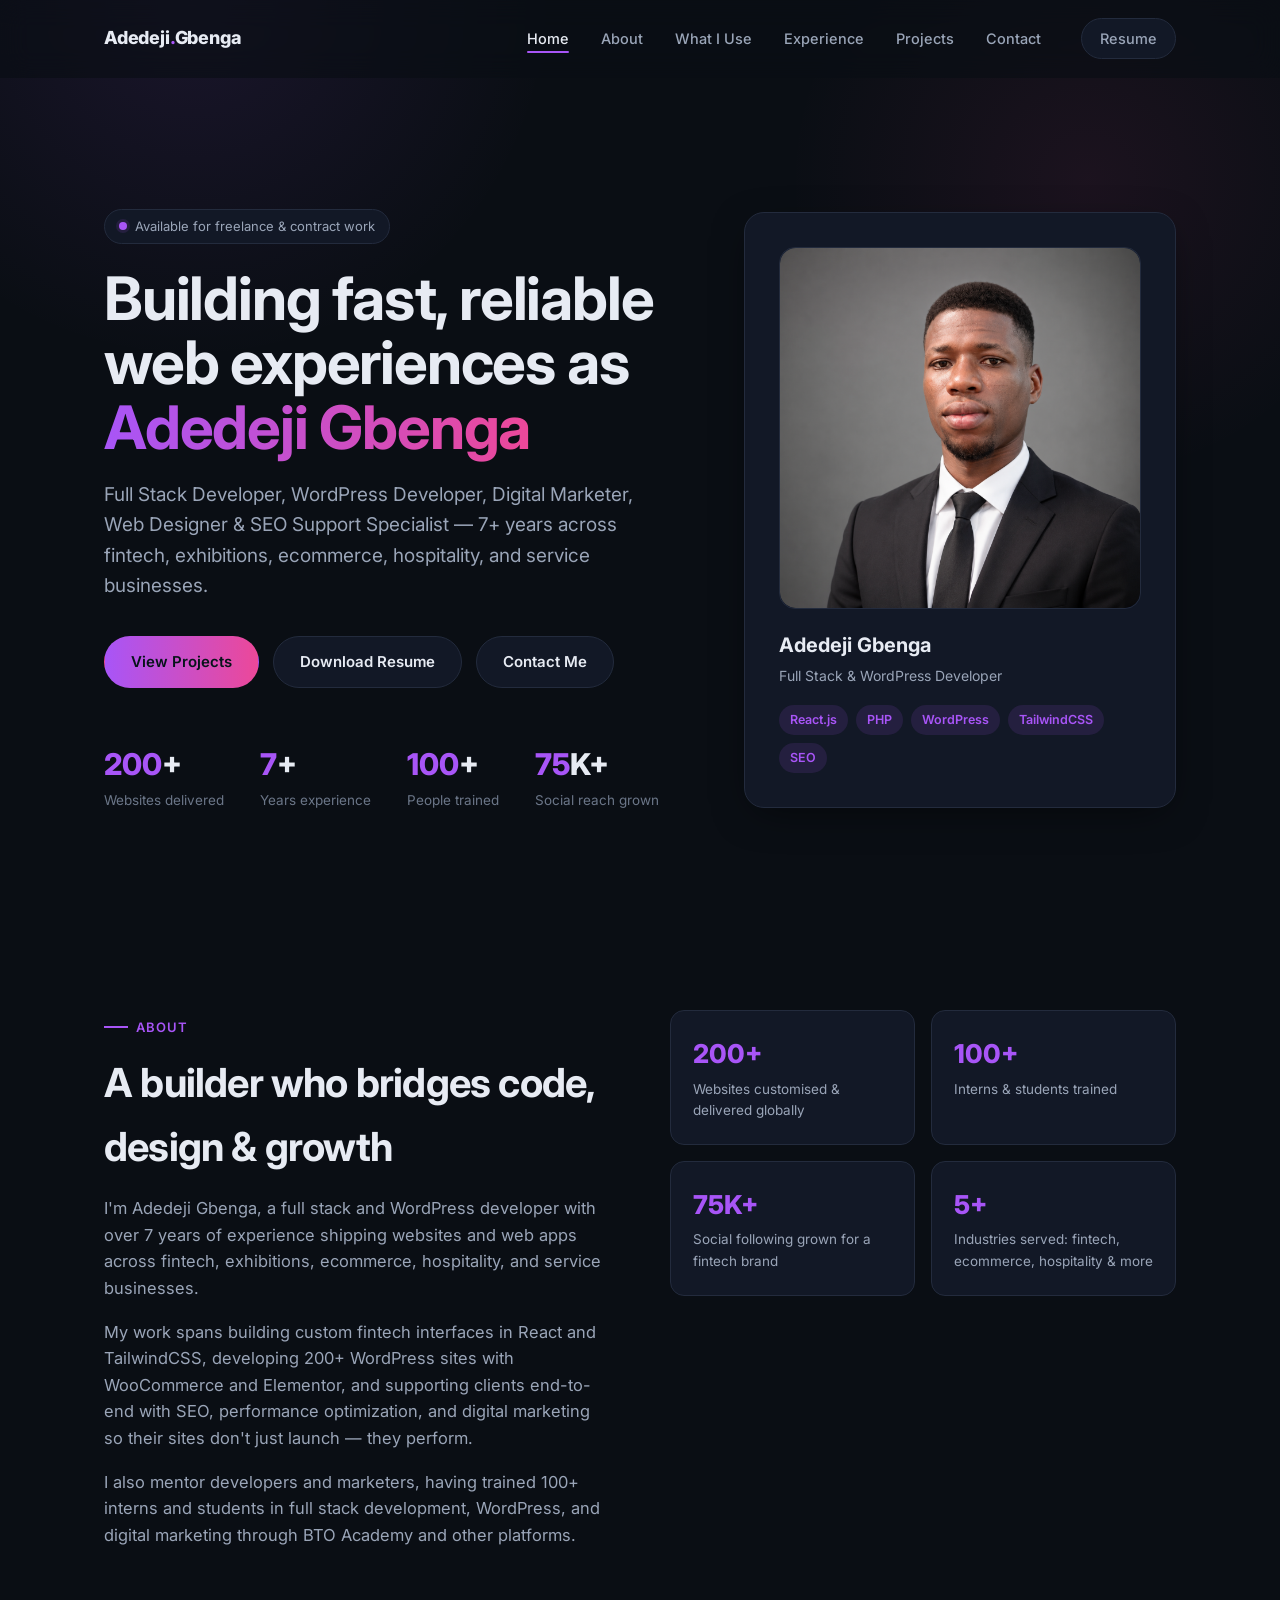
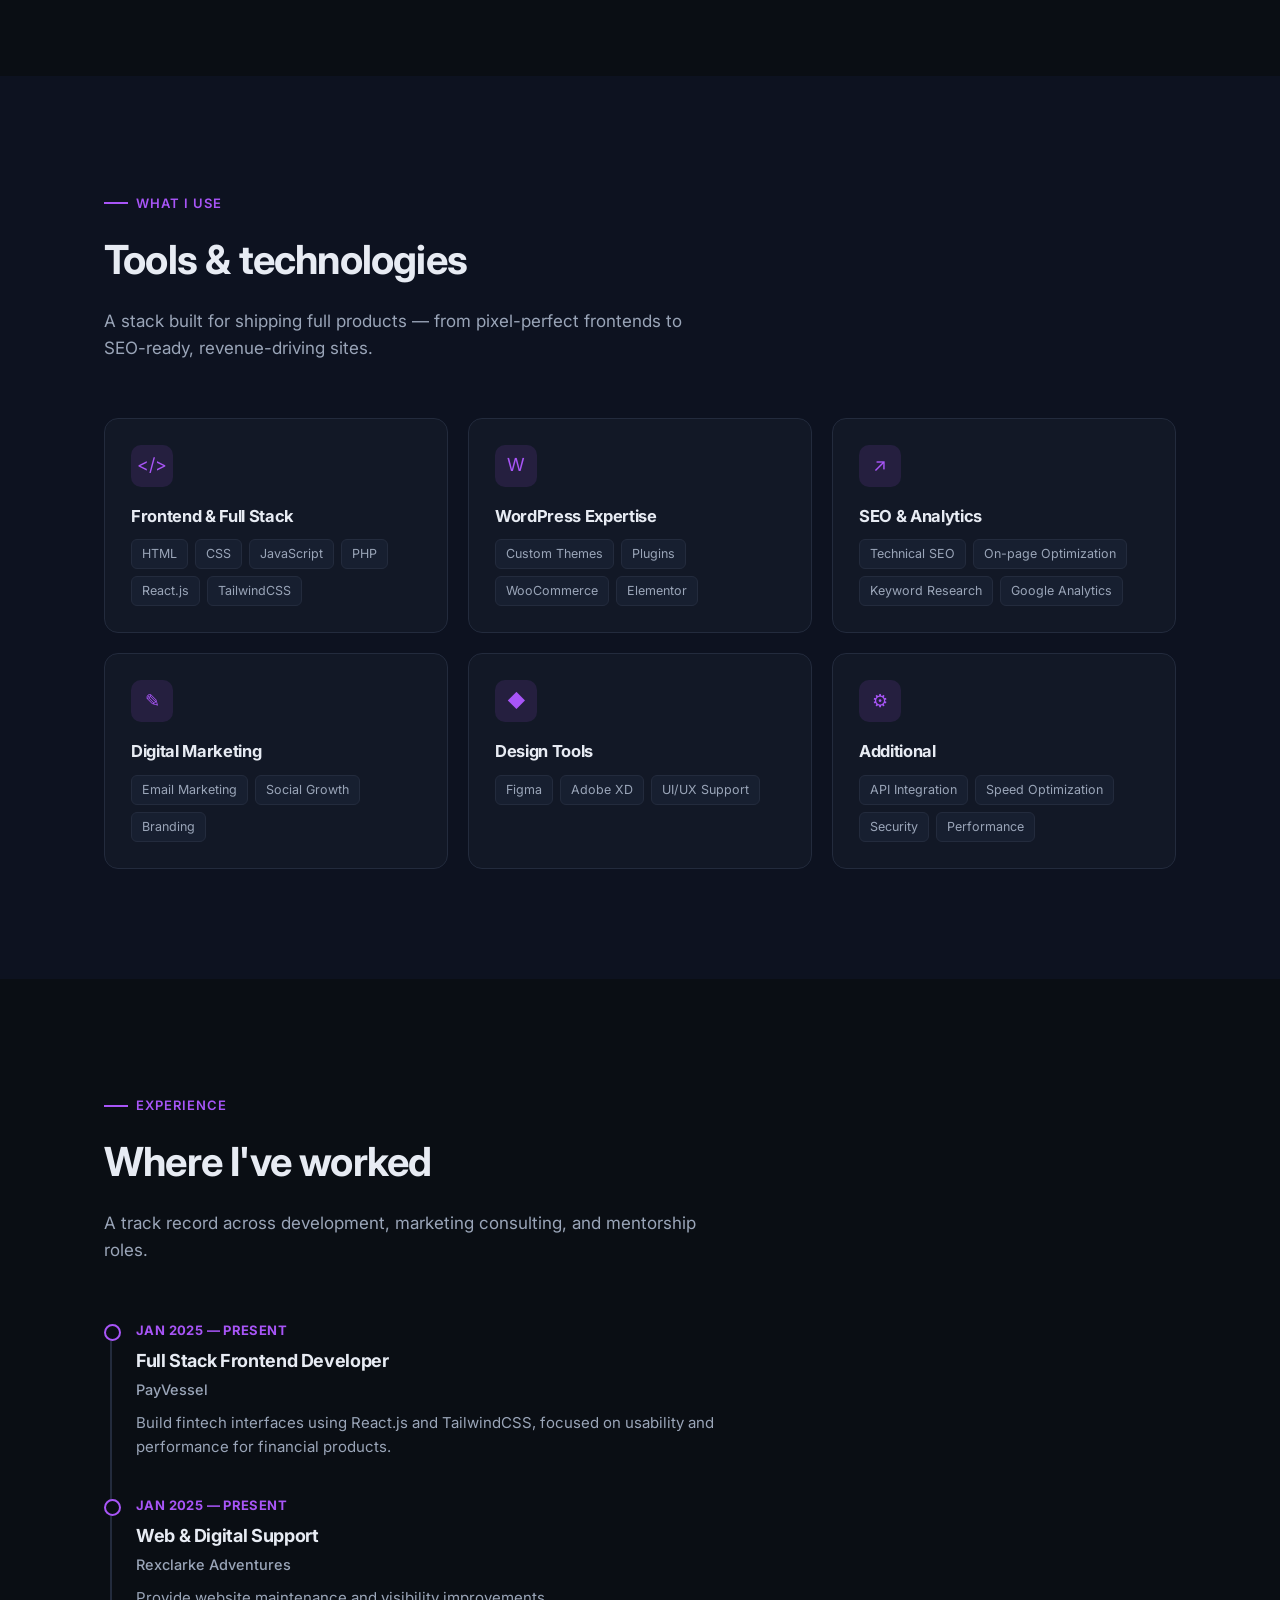
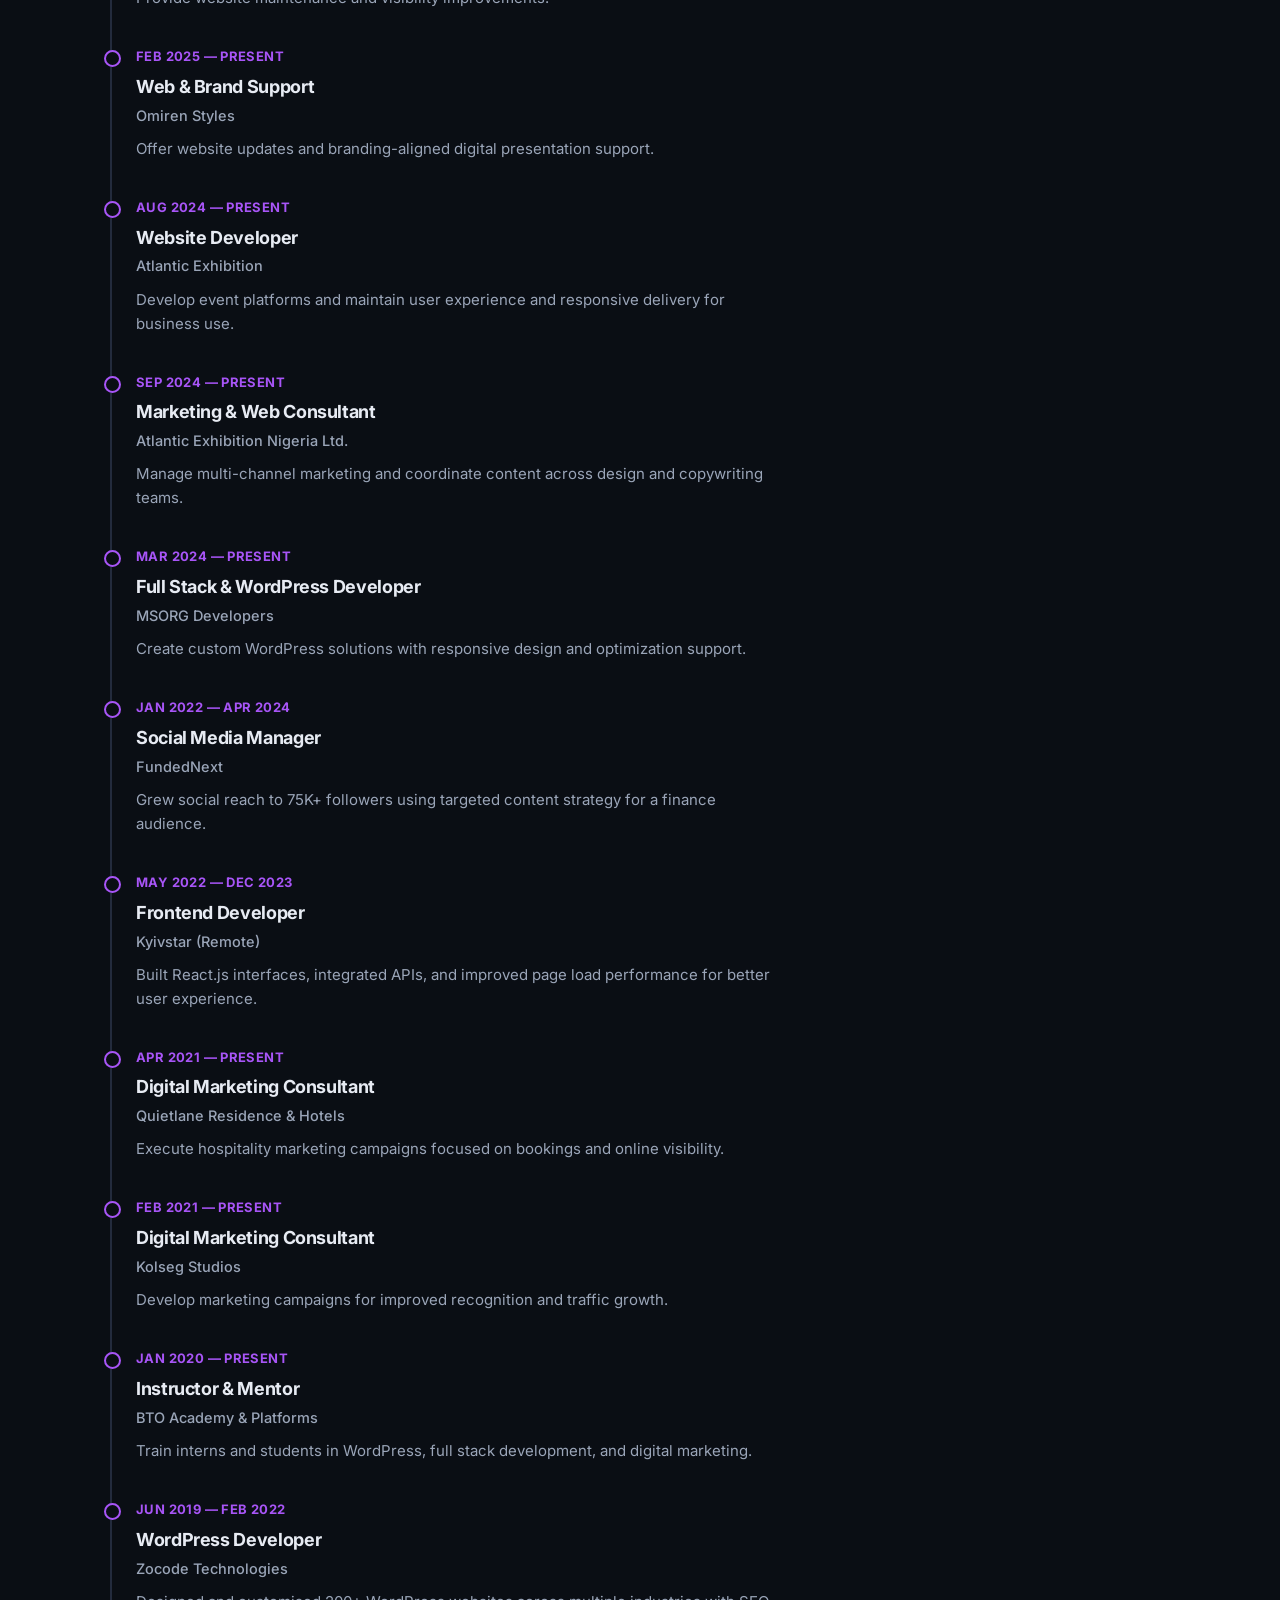
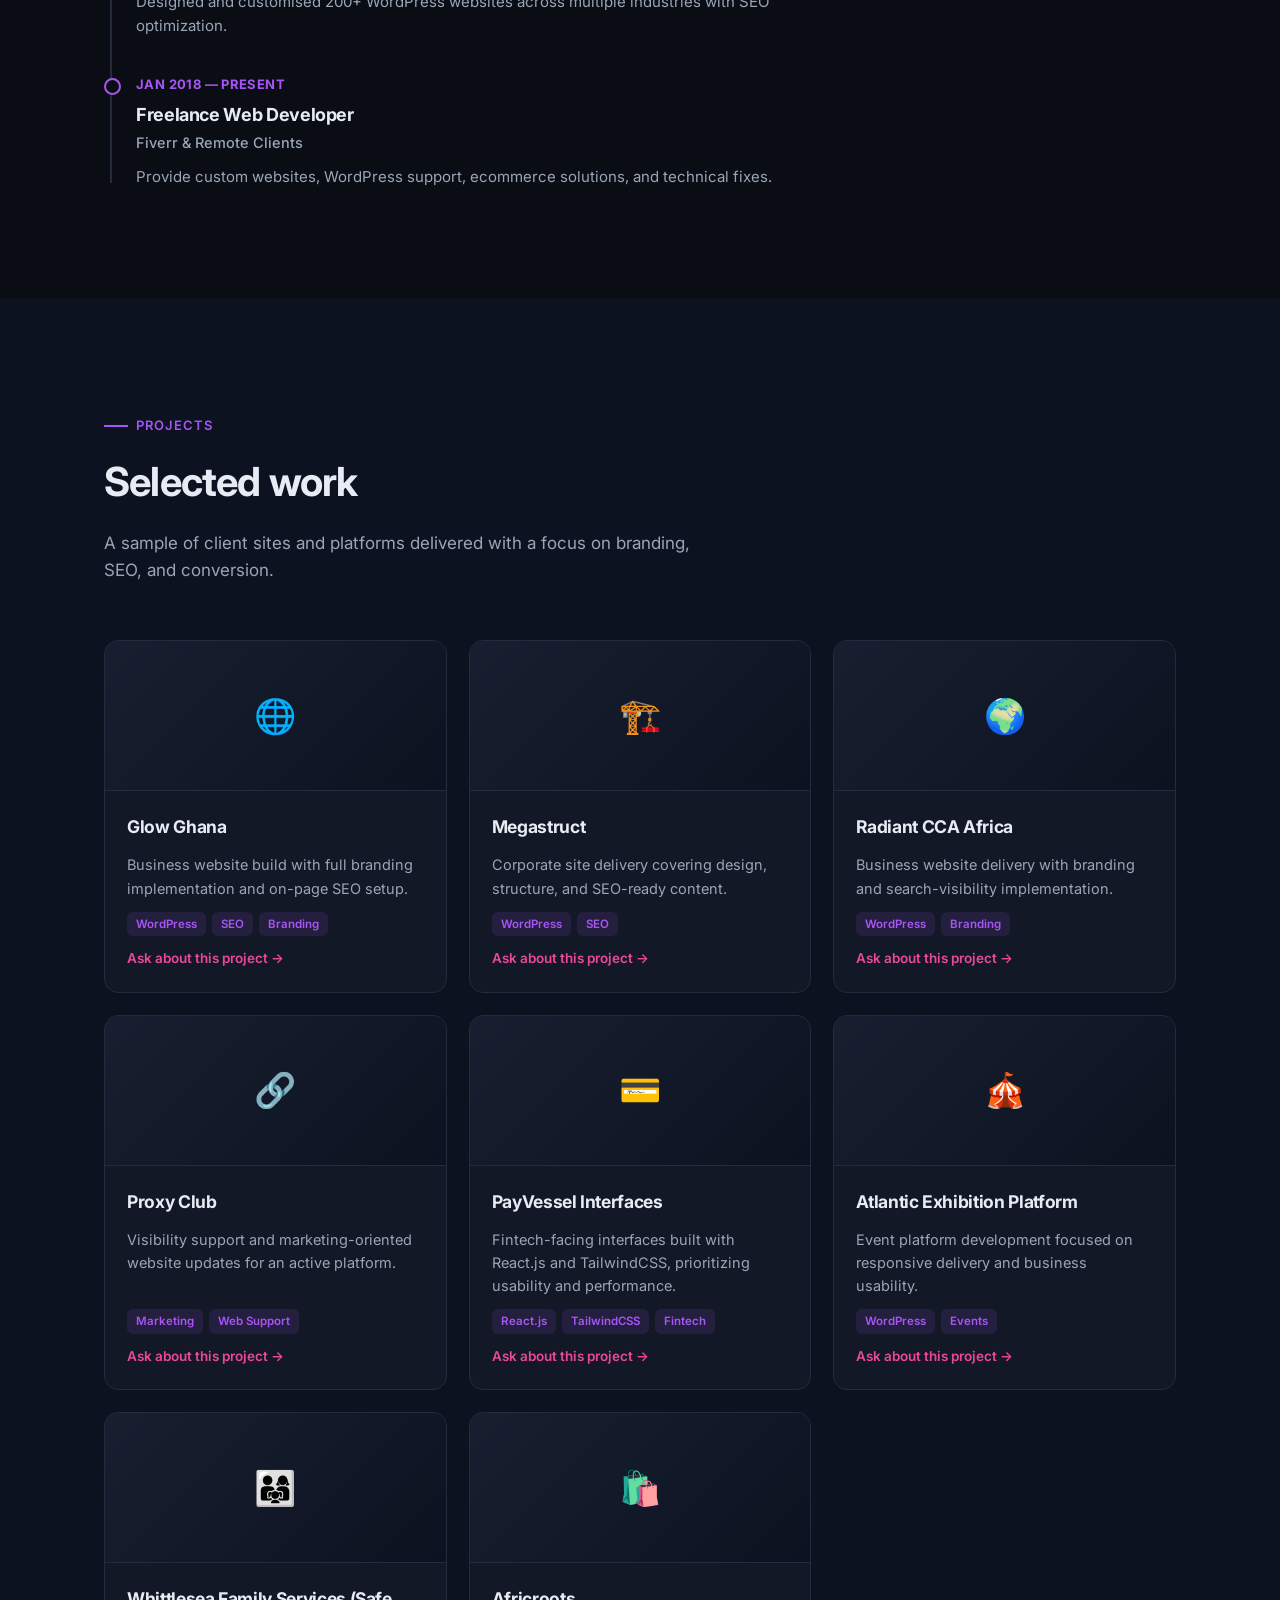
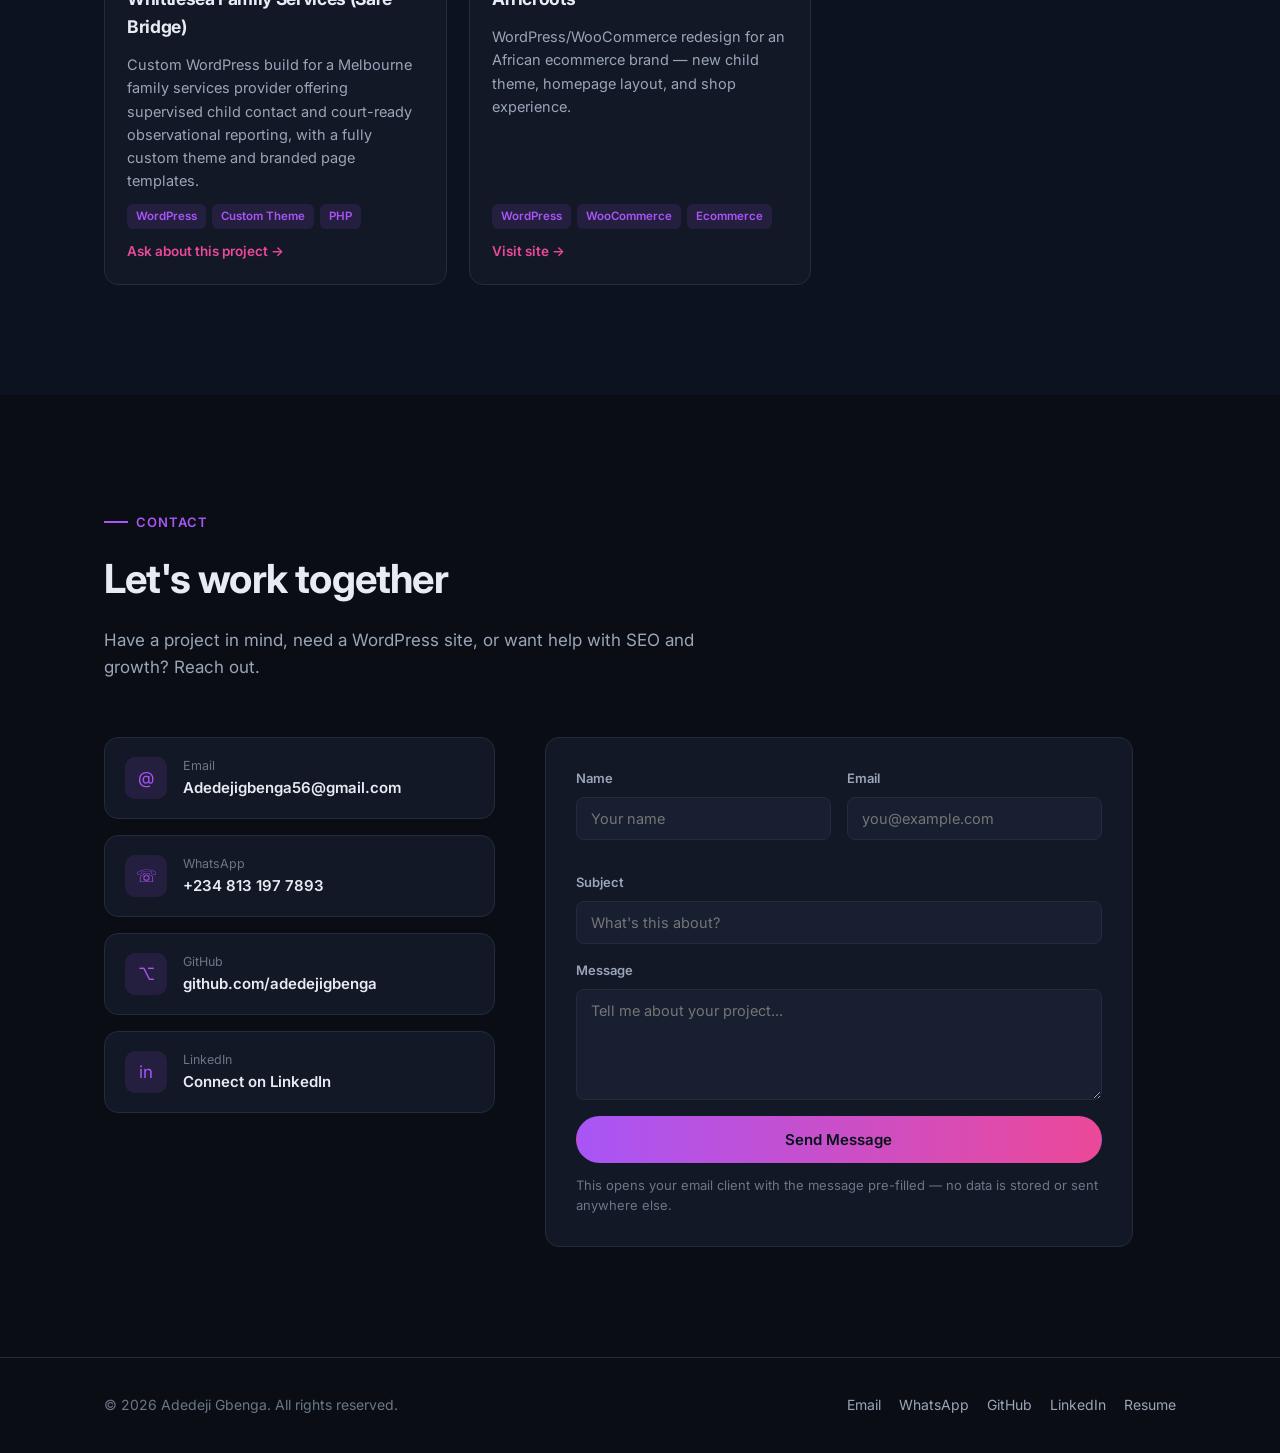
==== commit ac3bafaf: "Add Africroots project to portfolio Co-Authored-By: Claude Sonnet 5 <noreply@anthropic.com>" ====
--- a/index.html
+++ b/index.html
@@ -286,6 +286,15 @@
           <a href="#contact" class="project-link">Ask about this project →</a>
         </div>
       </div>
+      <div class="project-card reveal">
+        <div class="project-thumb">🛍️</div>
+        <div class="project-body">
+          <h3>Africroots</h3>
+          <p>WordPress/WooCommerce redesign for an African ecommerce brand — new child theme, homepage layout, and shop experience.</p>
+          <div class="project-tags"><span>WordPress</span><span>WooCommerce</span><span>Ecommerce</span></div>
+          <a href="https://africroots.com" class="project-link" target="_blank" rel="noopener">Visit site →</a>
+        </div>
+      </div>
     </div>
   </div>
 </section>
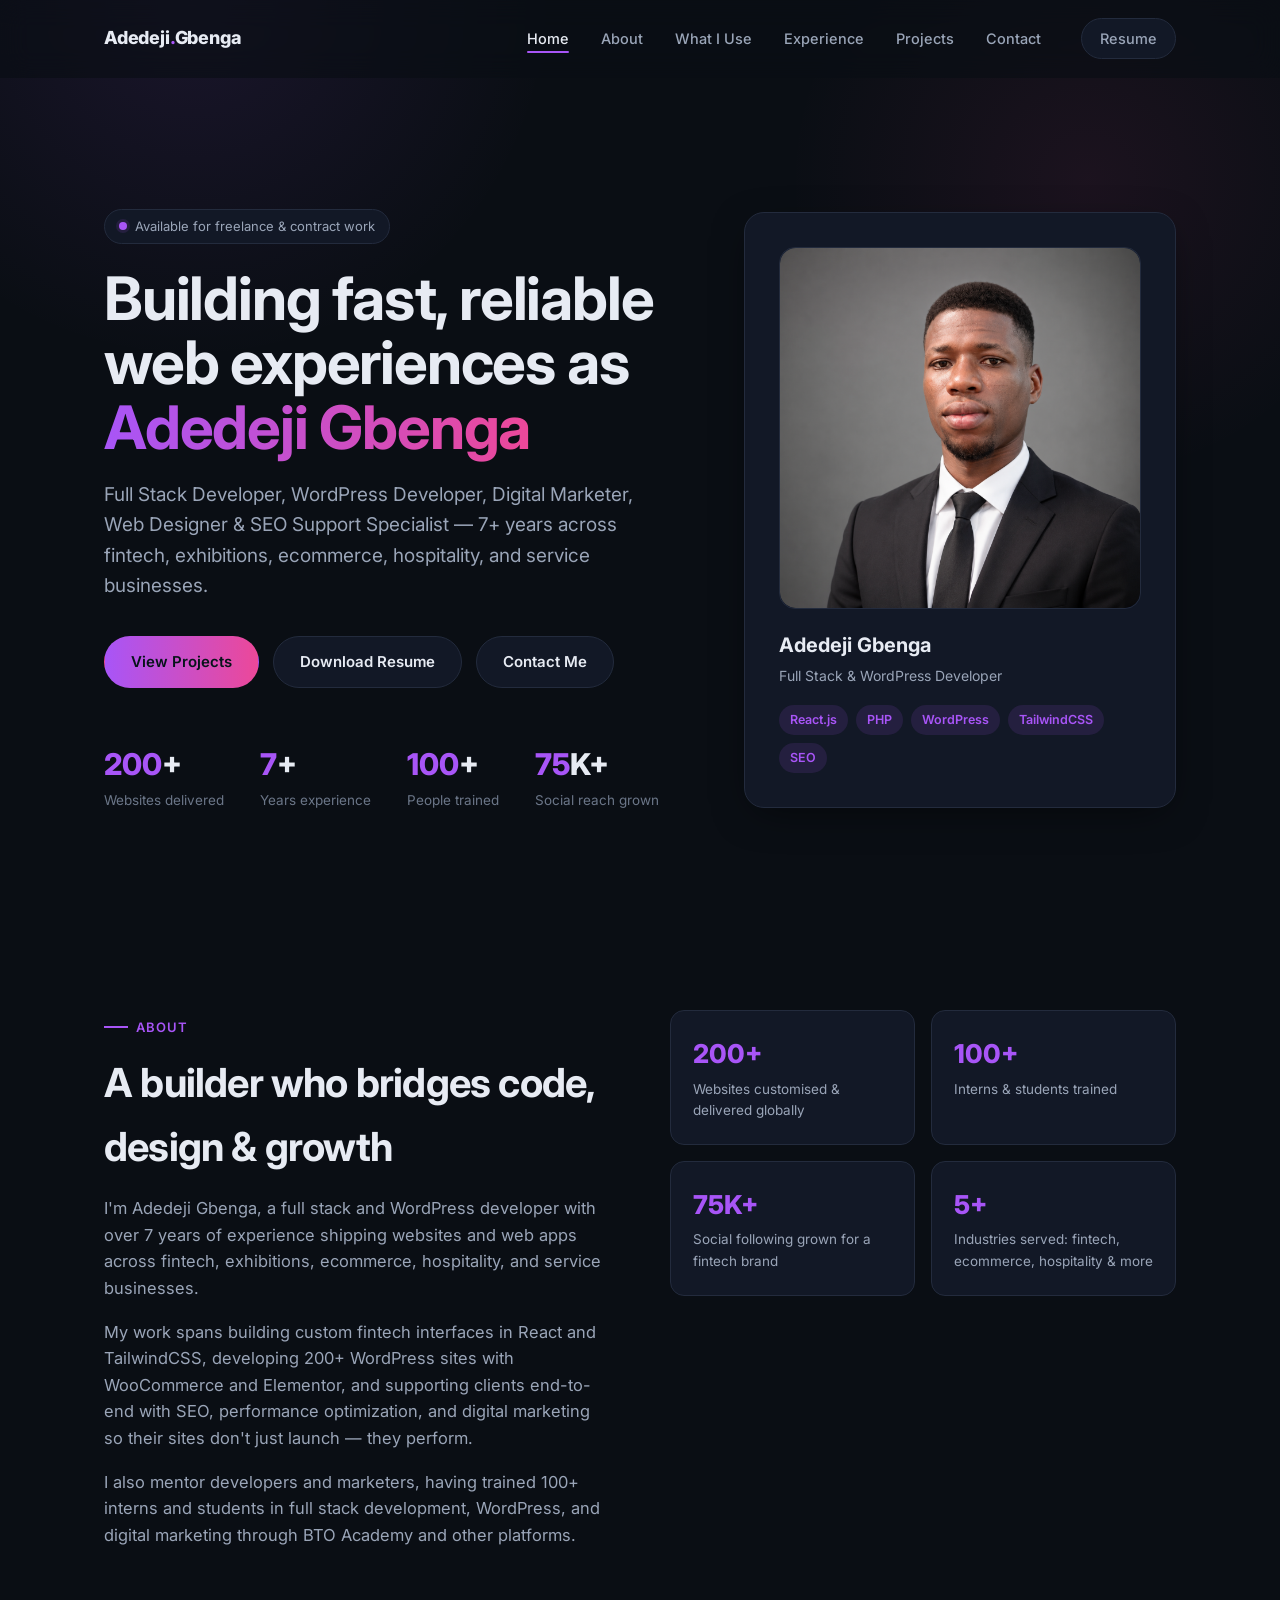
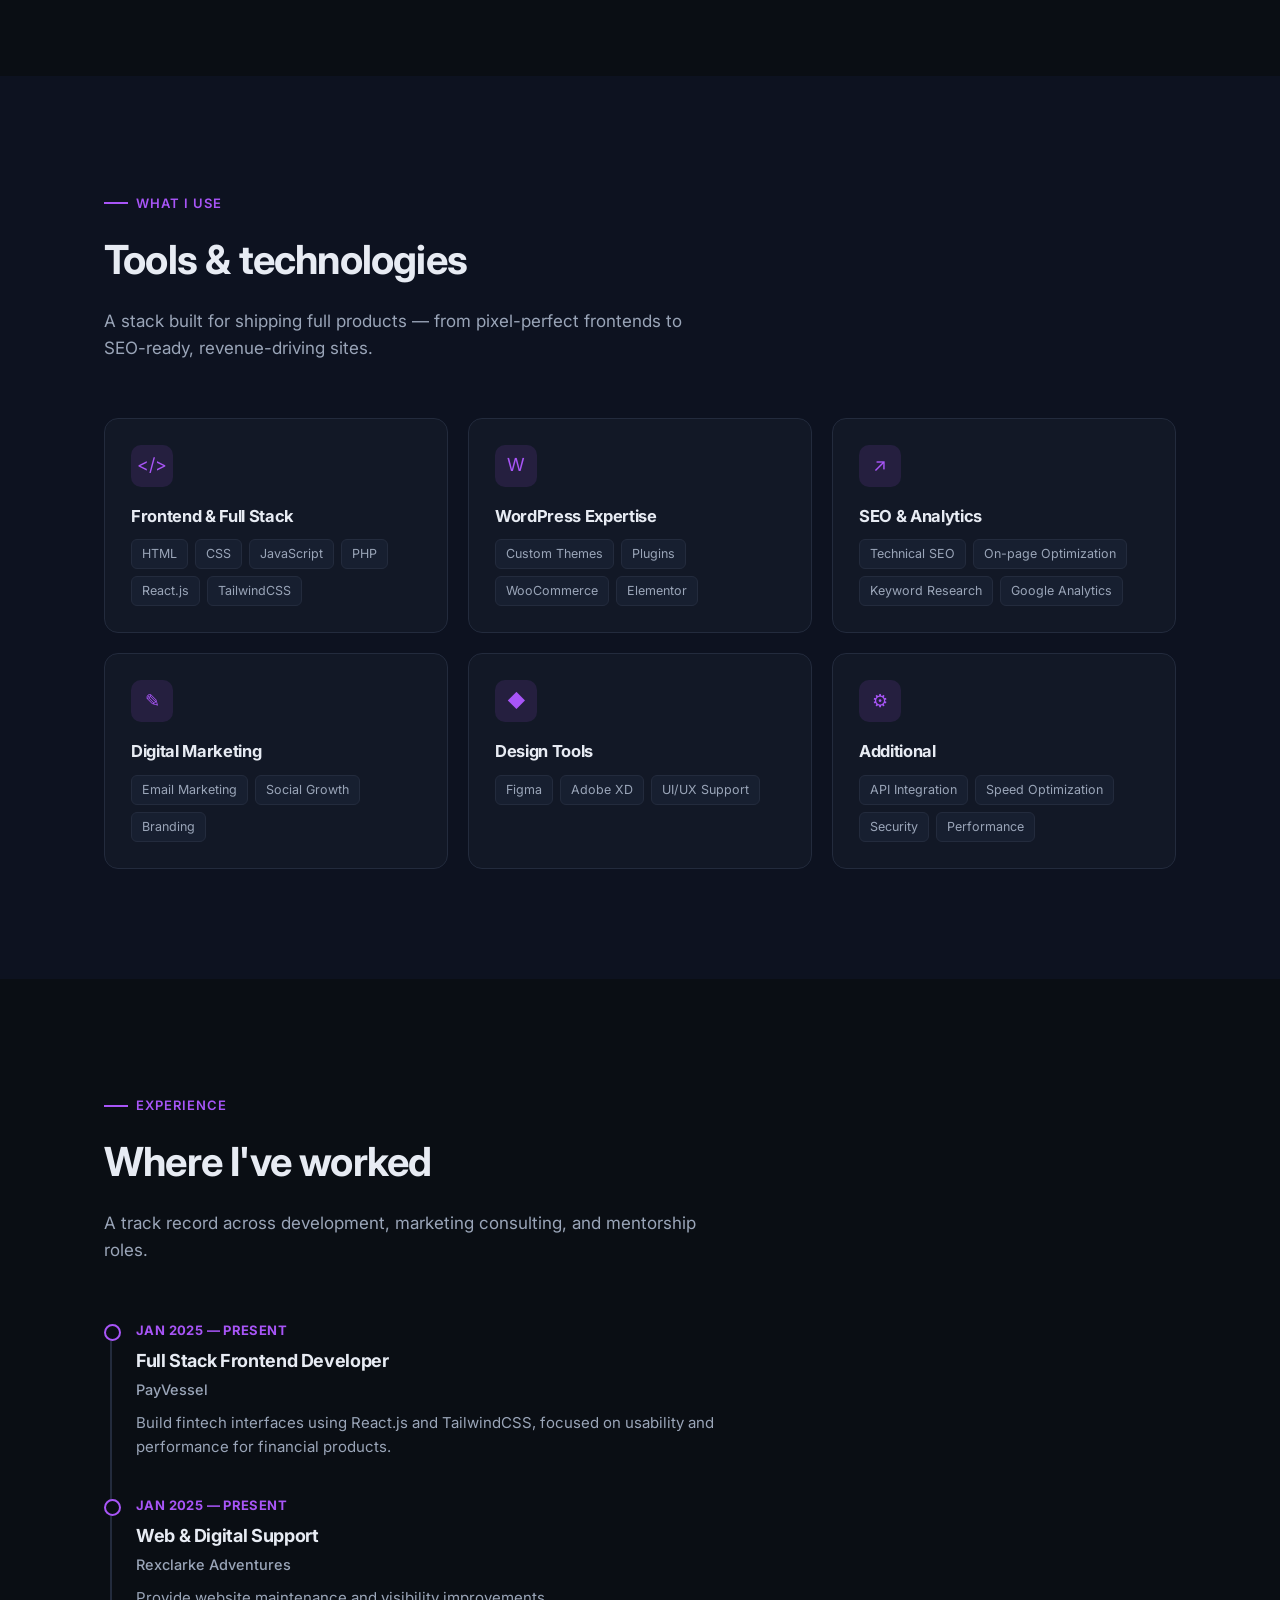
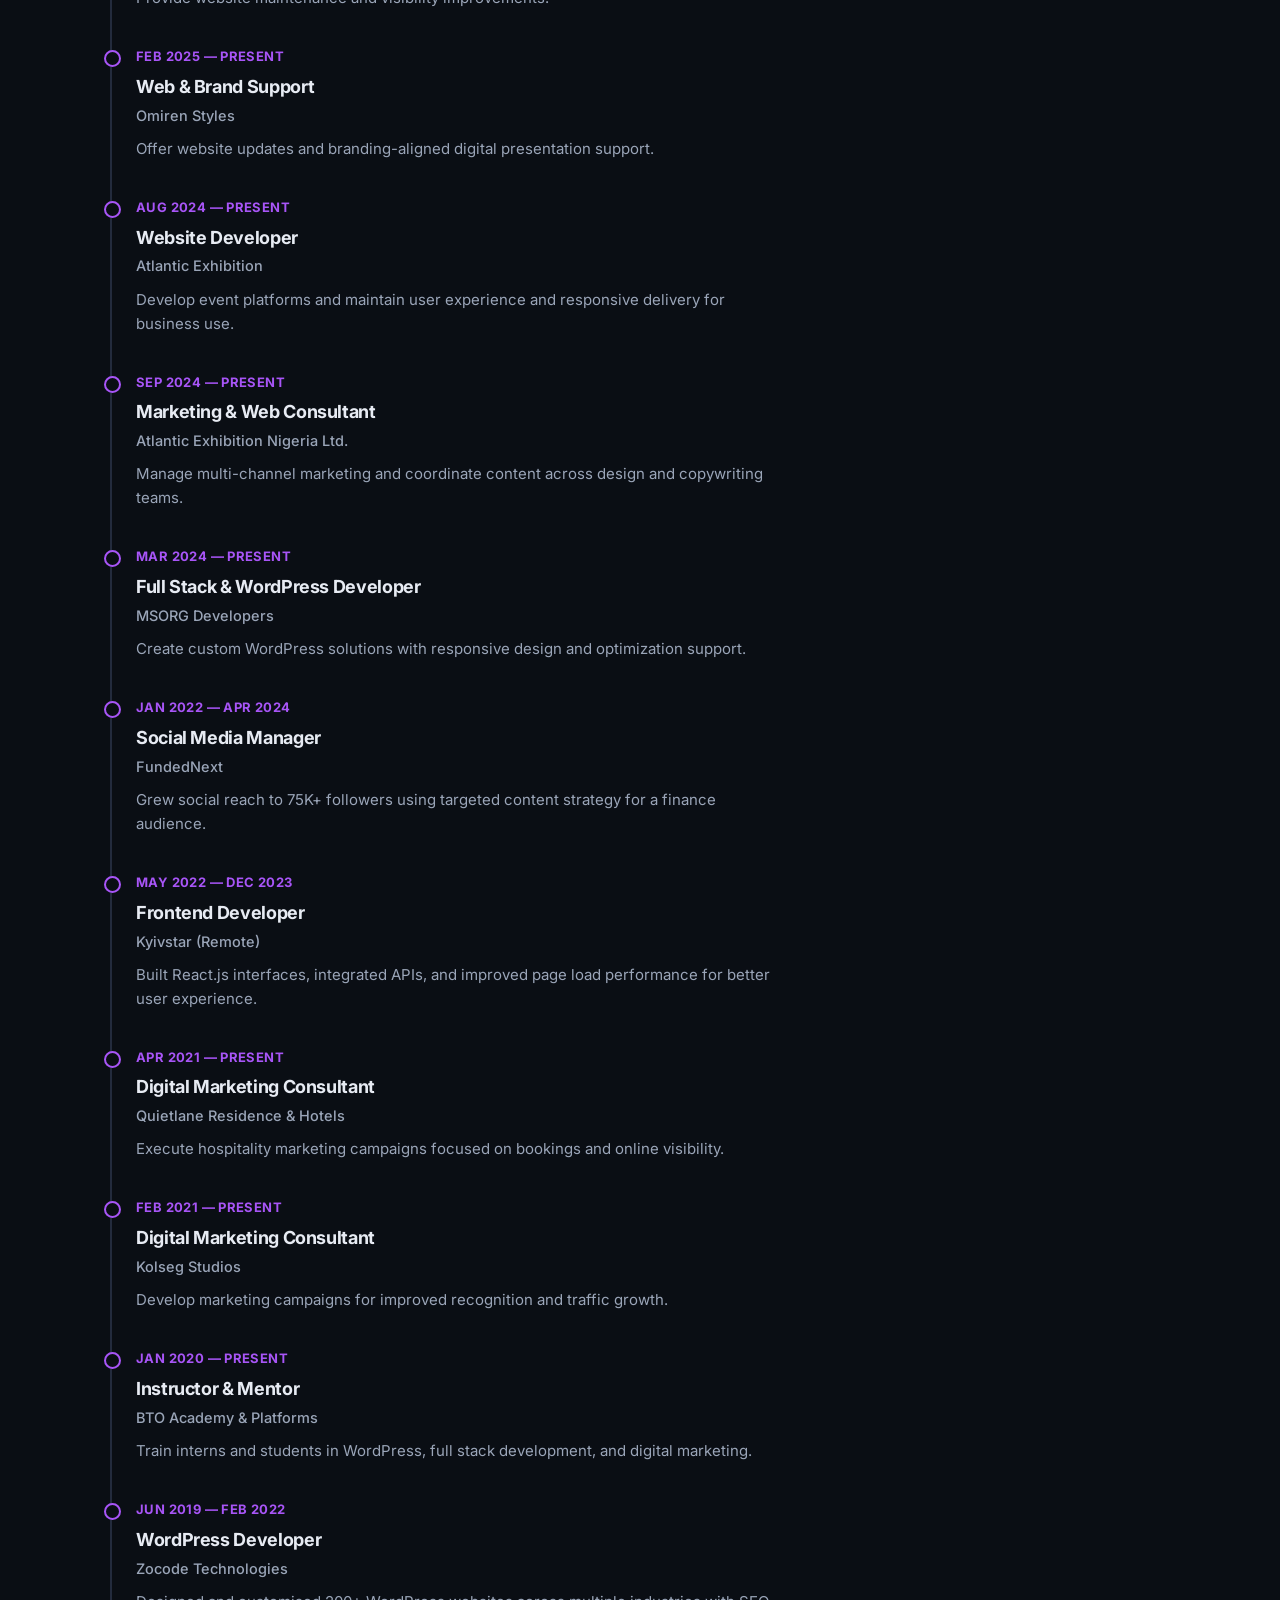
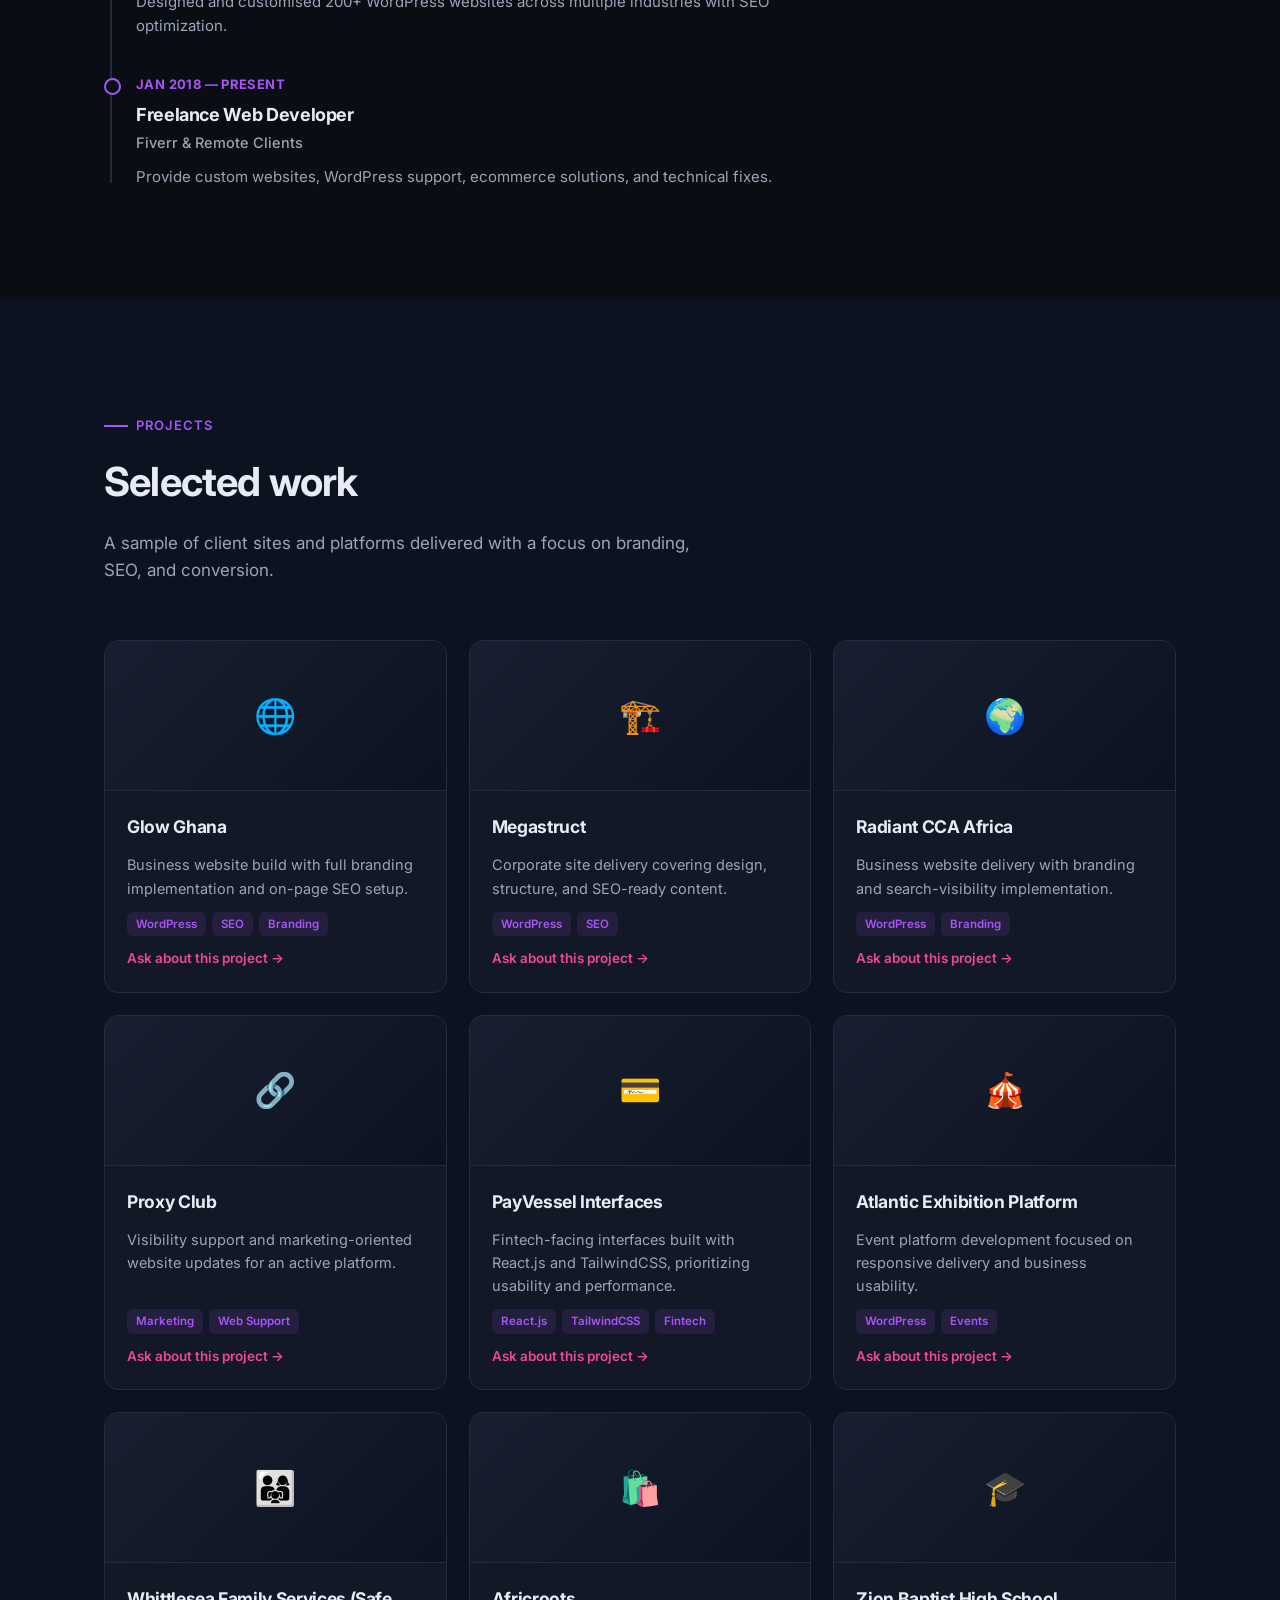
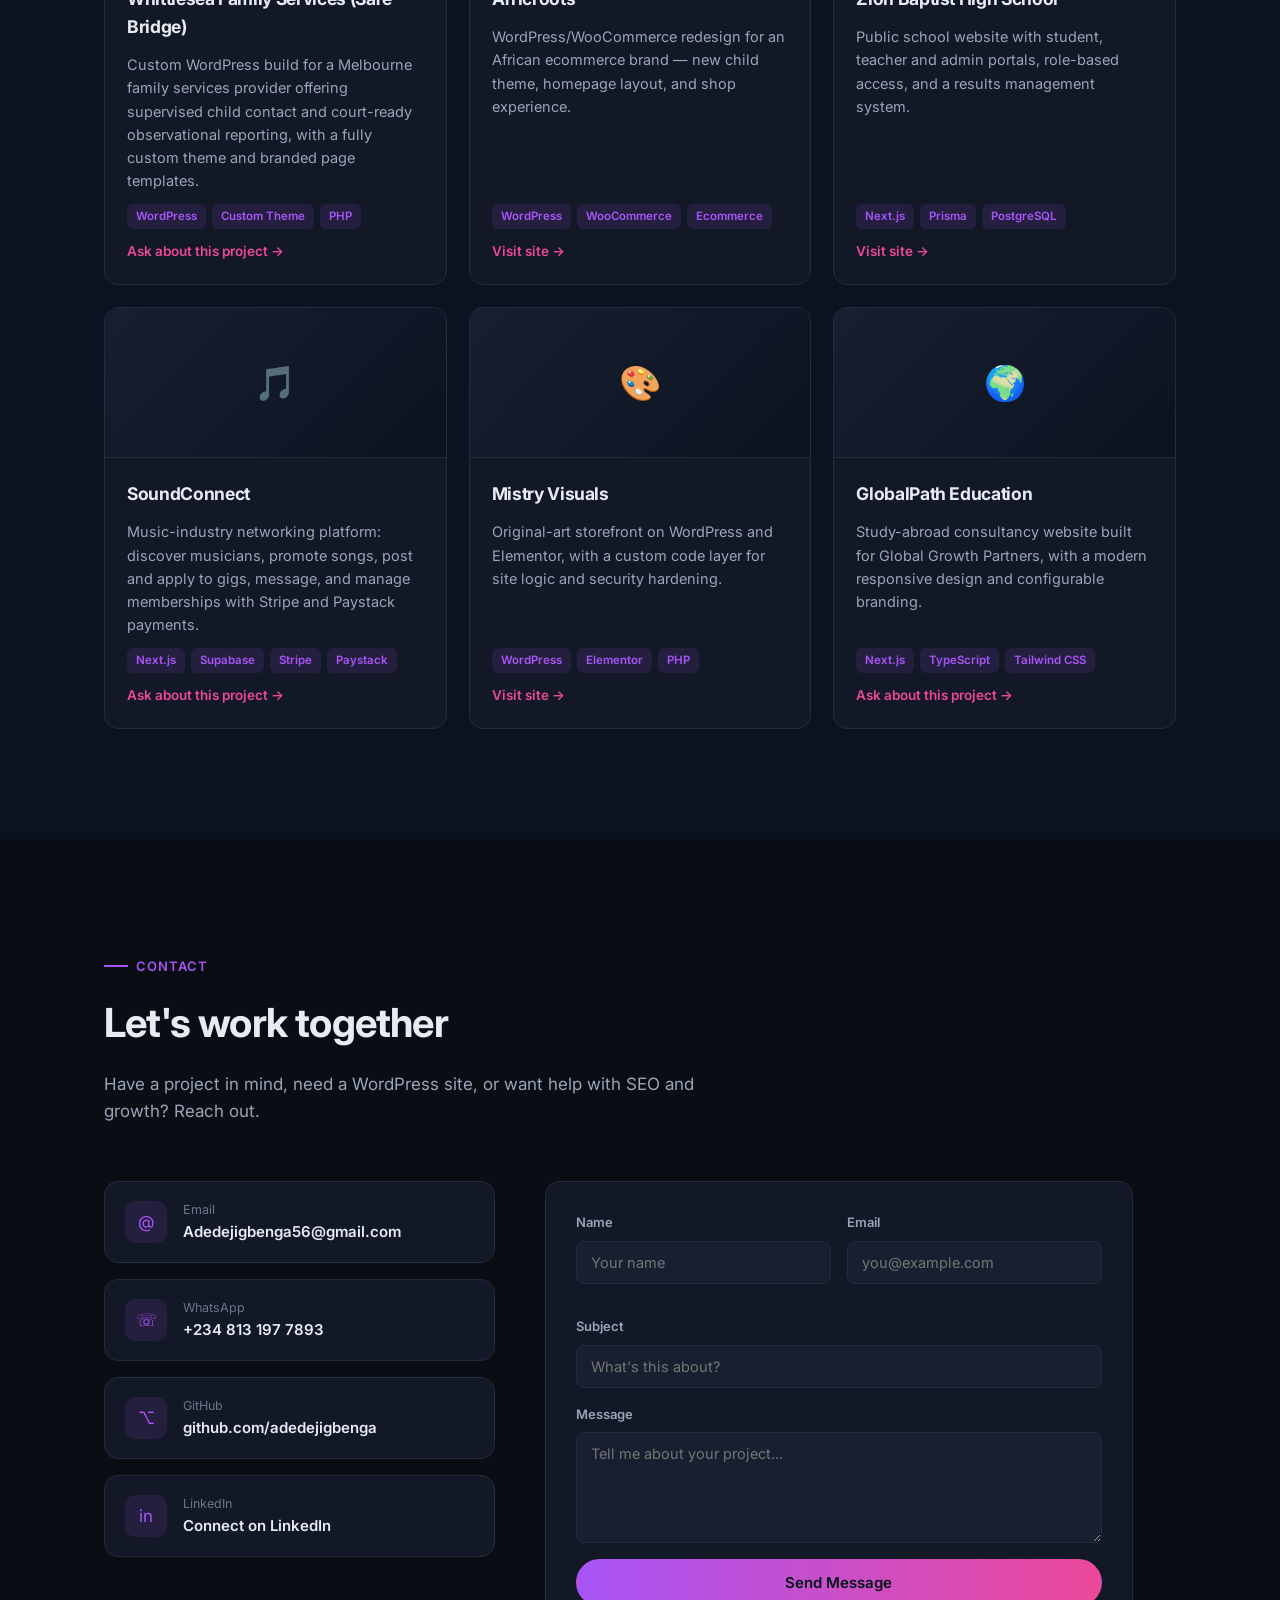
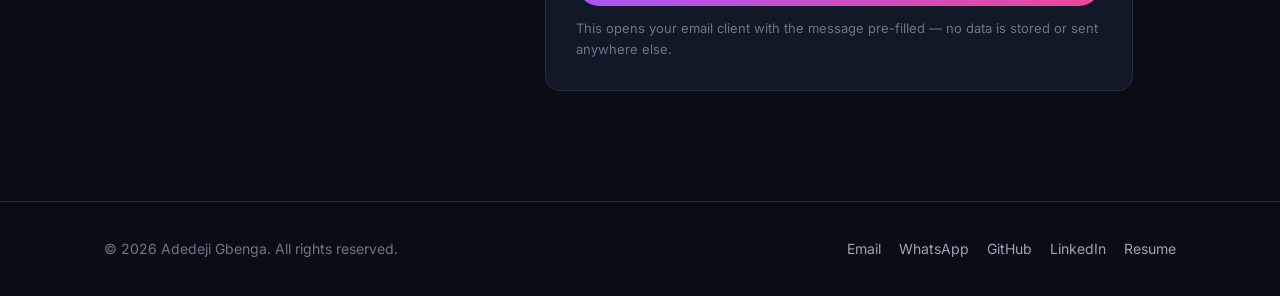
==== commit 15a4d270: "Add Zion Baptist, SoundConnect, Mistry Visuals and GlobalPath projects Co-Authored-By: Claude Sonnet" ====
--- a/index.html
+++ b/index.html
@@ -295,6 +295,42 @@
           <a href="https://africroots.com" class="project-link" target="_blank" rel="noopener">Visit site →</a>
         </div>
       </div>
+      <div class="project-card reveal">
+        <div class="project-thumb">🎓</div>
+        <div class="project-body">
+          <h3>Zion Baptist High School</h3>
+          <p>Public school website with student, teacher and admin portals, role-based access, and a results management system.</p>
+          <div class="project-tags"><span>Next.js</span><span>Prisma</span><span>PostgreSQL</span></div>
+          <a href="https://zion-baptist-high-school.vercel.app" class="project-link" target="_blank" rel="noopener">Visit site →</a>
+        </div>
+      </div>
+      <div class="project-card reveal">
+        <div class="project-thumb">🎵</div>
+        <div class="project-body">
+          <h3>SoundConnect</h3>
+          <p>Music-industry networking platform: discover musicians, promote songs, post and apply to gigs, message, and manage memberships with Stripe and Paystack payments.</p>
+          <div class="project-tags"><span>Next.js</span><span>Supabase</span><span>Stripe</span><span>Paystack</span></div>
+          <a href="#contact" class="project-link">Ask about this project →</a>
+        </div>
+      </div>
+      <div class="project-card reveal">
+        <div class="project-thumb">🎨</div>
+        <div class="project-body">
+          <h3>Mistry Visuals</h3>
+          <p>Original-art storefront on WordPress and Elementor, with a custom code layer for site logic and security hardening.</p>
+          <div class="project-tags"><span>WordPress</span><span>Elementor</span><span>PHP</span></div>
+          <a href="https://mistryvisuals.com" class="project-link" target="_blank" rel="noopener">Visit site →</a>
+        </div>
+      </div>
+      <div class="project-card reveal">
+        <div class="project-thumb">🌍</div>
+        <div class="project-body">
+          <h3>GlobalPath Education</h3>
+          <p>Study-abroad consultancy website built for Global Growth Partners, with a modern responsive design and configurable branding.</p>
+          <div class="project-tags"><span>Next.js</span><span>TypeScript</span><span>Tailwind CSS</span></div>
+          <a href="#contact" class="project-link">Ask about this project →</a>
+        </div>
+      </div>
     </div>
   </div>
 </section>
